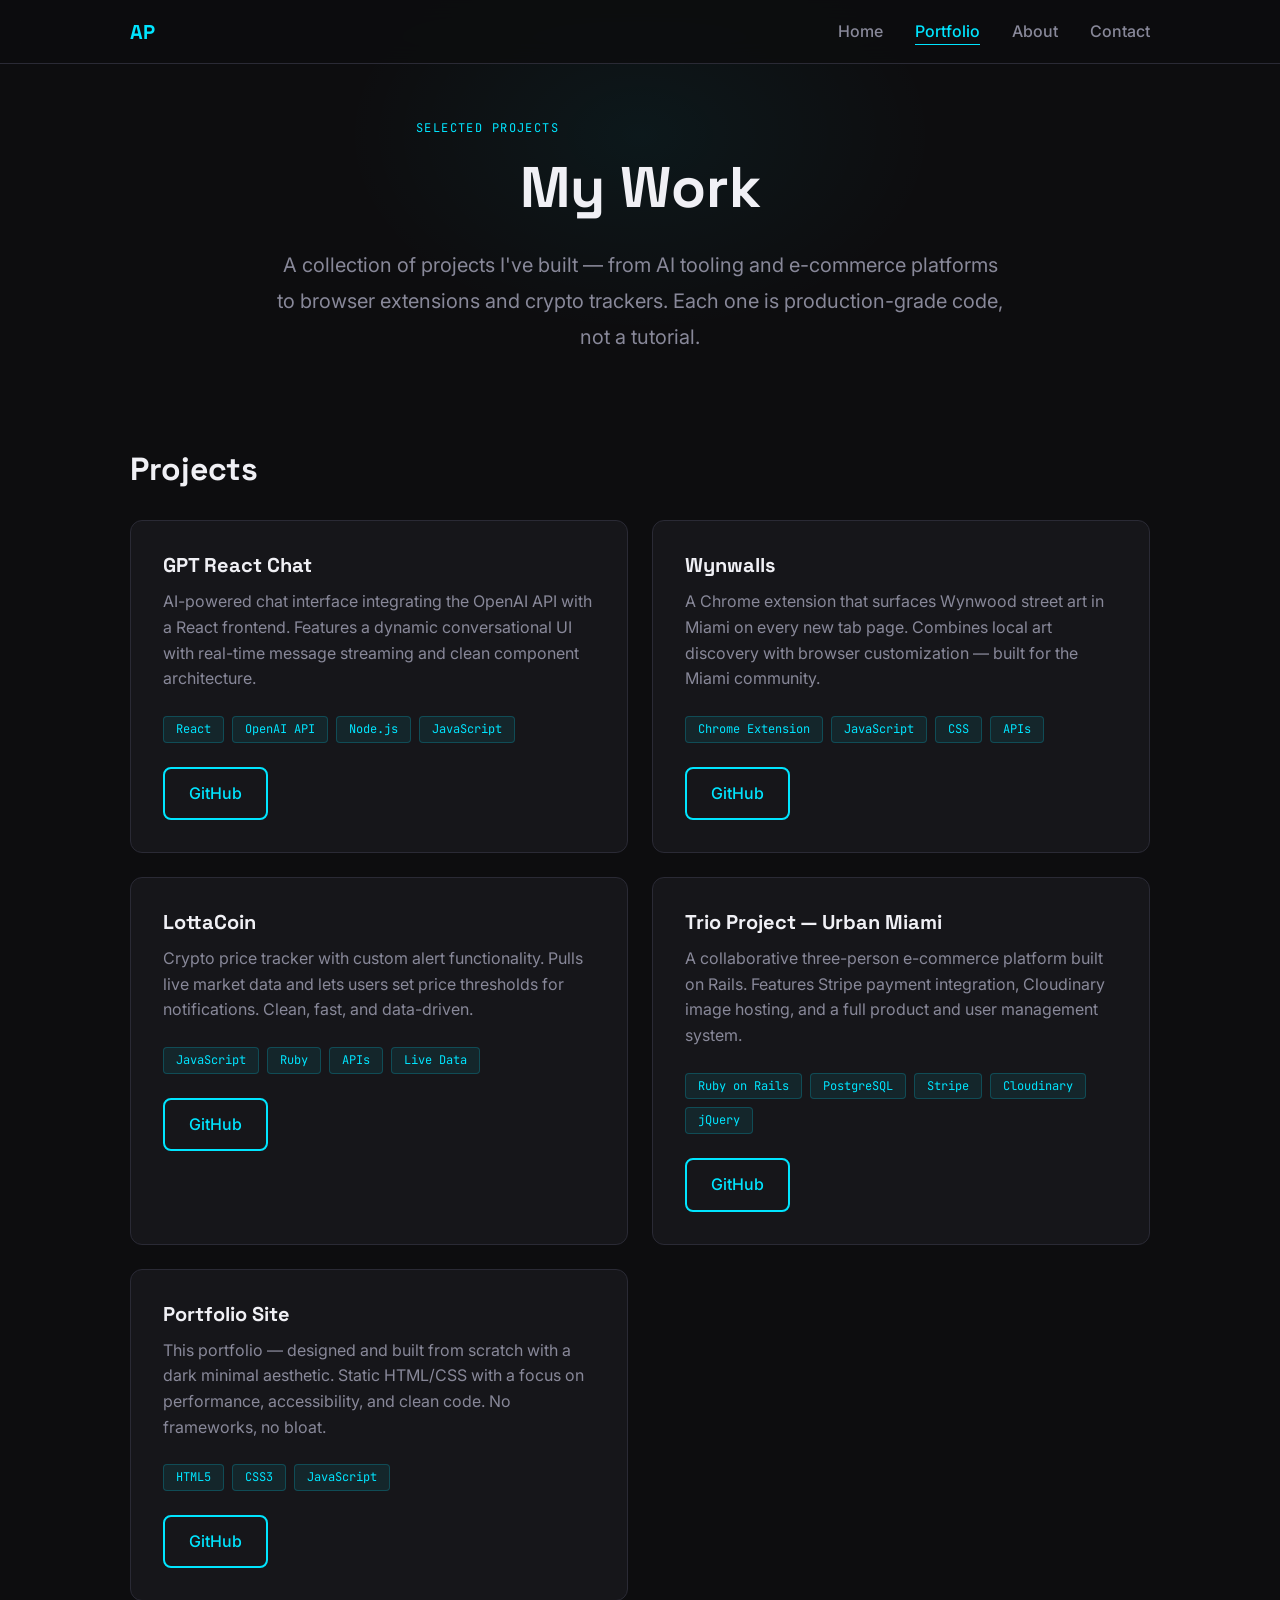
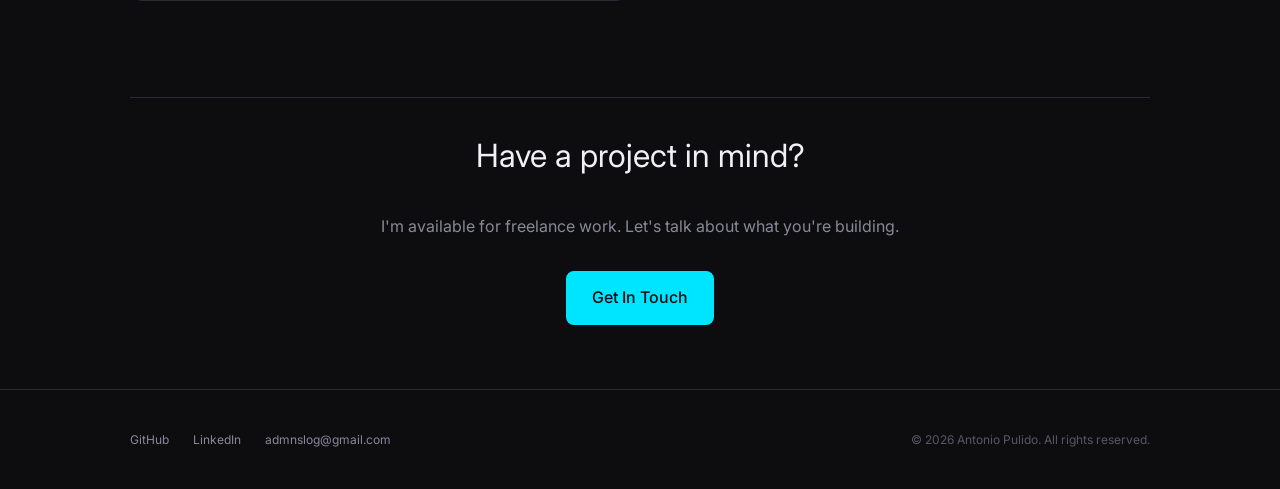
==== portfolio.html @ 5dacae77 "Initial portfolio site" ====
<!DOCTYPE html>
<html lang="en">
<head>
  <meta charset="UTF-8">
  <meta name="viewport" content="width=device-width, initial-scale=1.0">
  <title>Portfolio — Antonio Pulido</title>
  <meta name="description" content="Projects by Antonio Pulido — AI chat interfaces, Chrome extensions, e-commerce platforms, crypto trackers, and more. Full stack work in React, Rails, and JavaScript.">
  <link rel="icon" href="data:,">
  <link rel="preconnect" href="https://fonts.googleapis.com">
  <link rel="preconnect" href="https://fonts.gstatic.com" crossorigin>
  <link href="https://fonts.googleapis.com/css2?family=Space+Grotesk:wght@400;500;700&family=Inter:wght@400;500&family=JetBrains+Mono:wght@400;500&display=swap" rel="stylesheet">
  <link rel="stylesheet" href="style.css">
</head>
<body>

  <a href="#main" class="sr-only">Skip to main content</a>

  <!-- ===== NAVIGATION ===== -->
  <header>
    <nav class="nav" aria-label="Main navigation">
      <div class="container">
        <a href="index.html" class="nav-logo" aria-label="Antonio Pulido — Home">AP</a>
        <button class="nav-toggle" aria-label="Toggle navigation menu" aria-expanded="false" aria-controls="nav-links">
          <span></span>
          <span></span>
          <span></span>
        </button>
        <ul class="nav-links" id="nav-links" role="list">
          <li><a href="index.html">Home</a></li>
          <li><a href="portfolio.html" aria-current="page" class="active">Portfolio</a></li>
          <li><a href="about.html">About</a></li>
          <li><a href="contact.html">Contact</a></li>
        </ul>
      </div>
    </nav>
  </header>

  <main id="main">

    <!-- ===== PAGE HERO ===== -->
    <section class="hero hero--medium" id="portfolio">
      <div class="container">
        <div class="hero__content">
          <p class="hero__eyebrow">Selected Projects</p>
          <h1 class="hero__title">My Work</h1>
          <p class="hero__sub">A collection of projects I've built — from AI tooling and e-commerce platforms to browser extensions and crypto trackers. Each one is production-grade code, not a tutorial.</p>
        </div>
      </div>
    </section>

    <!-- ===== PROJECT GRID ===== -->
    <section class="section section--no-top" id="projects">
      <div class="container">
        <h2 class="section-heading">Projects</h2>
        <div class="project-grid">

          <!-- Project 1: GPT React Chat -->
          <article class="card" aria-label="GPT React Chat project">
            <h3 class="card__title">GPT React Chat</h3>
            <p class="card__description">AI-powered chat interface integrating the OpenAI API with a React frontend. Features a dynamic conversational UI with real-time message streaming and clean component architecture.</p>
            <div class="card__tags">
              <span class="tag">React</span>
              <span class="tag">OpenAI API</span>
              <span class="tag">Node.js</span>
              <span class="tag">JavaScript</span>
            </div>
            <div class="card__links">
              <!-- Replace with: https://github.com/apulido305/gpt-react-intercom when repo URL is confirmed -->
              <a href="https://github.com/apulido305" class="btn-secondary" target="_blank" rel="noopener noreferrer" aria-label="View GPT React Chat source code on GitHub">GitHub</a>
            </div>
          </article>

          <!-- Project 2: Wynwalls -->
          <article class="card" aria-label="Wynwalls Chrome extension project">
            <h3 class="card__title">Wynwalls</h3>
            <p class="card__description">A Chrome extension that surfaces Wynwood street art in Miami on every new tab page. Combines local art discovery with browser customization — built for the Miami community.</p>
            <div class="card__tags">
              <span class="tag">Chrome Extension</span>
              <span class="tag">JavaScript</span>
              <span class="tag">CSS</span>
              <span class="tag">APIs</span>
            </div>
            <div class="card__links">
              <!-- Replace with: https://github.com/apulido305/wynwalls when repo URL is confirmed -->
              <a href="https://github.com/apulido305" class="btn-secondary" target="_blank" rel="noopener noreferrer" aria-label="View Wynwalls source code on GitHub">GitHub</a>
            </div>
          </article>

          <!-- Project 3: LottaCoin -->
          <article class="card" aria-label="LottaCoin crypto tracker project">
            <h3 class="card__title">LottaCoin</h3>
            <p class="card__description">Crypto price tracker with custom alert functionality. Pulls live market data and lets users set price thresholds for notifications. Clean, fast, and data-driven.</p>
            <div class="card__tags">
              <span class="tag">JavaScript</span>
              <span class="tag">Ruby</span>
              <span class="tag">APIs</span>
              <span class="tag">Live Data</span>
            </div>
            <div class="card__links">
              <!-- Replace with: https://github.com/apulido305/LottaCoin when repo URL is confirmed -->
              <a href="https://github.com/apulido305" class="btn-secondary" target="_blank" rel="noopener noreferrer" aria-label="View LottaCoin source code on GitHub">GitHub</a>
            </div>
          </article>

          <!-- Project 4: Trio Project -->
          <article class="card" aria-label="Trio Project — Urban Miami e-commerce">
            <h3 class="card__title">Trio Project — Urban Miami</h3>
            <p class="card__description">A collaborative three-person e-commerce platform built on Rails. Features Stripe payment integration, Cloudinary image hosting, and a full product and user management system.</p>
            <div class="card__tags">
              <span class="tag">Ruby on Rails</span>
              <span class="tag">PostgreSQL</span>
              <span class="tag">Stripe</span>
              <span class="tag">Cloudinary</span>
              <span class="tag">jQuery</span>
            </div>
            <div class="card__links">
              <!-- Replace with: https://github.com/apulido305/trio-project when repo URL is confirmed -->
              <a href="https://github.com/apulido305" class="btn-secondary" target="_blank" rel="noopener noreferrer" aria-label="View Trio Project source code on GitHub">GitHub</a>
            </div>
          </article>

          <!-- Project 5: Portfolio Site -->
          <article class="card" aria-label="Portfolio site project">
            <h3 class="card__title">Portfolio Site</h3>
            <p class="card__description">This portfolio — designed and built from scratch with a dark minimal aesthetic. Static HTML/CSS with a focus on performance, accessibility, and clean code. No frameworks, no bloat.</p>
            <div class="card__tags">
              <span class="tag">HTML5</span>
              <span class="tag">CSS3</span>
              <span class="tag">JavaScript</span>
            </div>
            <div class="card__links">
              <!-- Replace with: https://github.com/apulido305/portfolio-site when repo URL is confirmed -->
              <a href="https://github.com/apulido305" class="btn-secondary" target="_blank" rel="noopener noreferrer" aria-label="View Portfolio Site source code on GitHub">GitHub</a>
            </div>
          </article>

        </div>
      </div>
    </section>

    <!-- ===== CTA ===== -->
    <section class="section section--no-top section--centered" aria-label="Contact call to action">
      <div class="container">
        <div class="divider"></div>
        <p class="section-heading heading--spaced">Have a project in mind?</p>
        <p class="cta-text">I'm available for freelance work. Let's talk about what you're building.</p>
        <a href="contact.html" class="btn-primary">Get In Touch</a>
      </div>
    </section>

  </main>

  <!-- ===== FOOTER ===== -->
  <footer class="footer">
    <div class="container">
      <nav class="footer__links" aria-label="Footer links">
        <a href="https://github.com/apulido305" target="_blank" rel="noopener noreferrer">GitHub</a>
        <a href="https://www.linkedin.com/in/apulido305" target="_blank" rel="noopener noreferrer">LinkedIn</a>
        <a href="mailto:admnslog@gmail.com">admnslog@gmail.com</a>
      </nav>
      <p class="footer__copy">&copy; <span id="year"></span> Antonio Pulido. All rights reserved.</p>
    </div>
  </footer>

  <script src="main.js"></script>
</body>
</html>
---- style.css ----
/*
 * style.css — apulido305 Portfolio
 * Client: Antonio Pulido
 * Theme: Dark, Minimal
 * Generated: 2026-04-01
 *
 * Sections:
 *   TOKENS · RESET · BASE · LAYOUT · NAVIGATION · HERO
 *   CARDS · FORMS · FOOTER · UTILITIES · RESPONSIVE
 */


/* ============================================================
   === TOKENS ===
   All design decisions live here. Change here, change everywhere.
   ============================================================ */

:root {

  /* --- Colours --- */
  --color-bg:             #0D0D0F;
  --color-surface:        #16161A;
  --color-surface-raised: #1E1E24;
  --color-primary:        #00E5FF;
  --color-primary-hover:  #33ECFF;
  --color-text:           #F0F0F5;
  --color-text-muted:     #888899;
  --color-border:         #2A2A35;

  /* --- Typography --- */
  --font-heading:  'Space Grotesk', sans-serif;
  --font-body:     'Inter', sans-serif;
  --font-mono:     'JetBrains Mono', monospace;

  --text-sm:   0.75rem;   /* 12px */
  --text-base: 1rem;      /* 16px */
  --text-lg:   1.125rem;  /* 18px */
  --text-xl:   1.25rem;   /* 20px */
  --text-2xl:  1.5rem;    /* 24px */
  --text-3xl:  2rem;      /* 32px */
  --text-4xl:  2.75rem;   /* 44px */

  --line-height-tight:   1.2;
  --line-height-normal:  1.6;
  --line-height-relaxed: 1.8;

  /* --- Spacing (4px base unit) --- */
  --space-1:  0.25rem;  /*  4px */
  --space-2:  0.5rem;   /*  8px */
  --space-3:  0.75rem;  /* 12px */
  --space-4:  1rem;     /* 16px */
  --space-5:  1.25rem;  /* 20px */
  --space-6:  1.5rem;   /* 24px */
  --space-8:  2rem;     /* 32px */
  --space-10: 2.5rem;   /* 40px */
  --space-12: 3rem;     /* 48px */
  --space-16: 4rem;     /* 64px */

  /* --- Layout --- */
  --container-max: 1100px;
  --nav-height: 64px;

  /* --- Misc --- */
  --radius-sm:  4px;
  --radius-md:  8px;
  --radius-lg:  12px;
  --transition: all 0.2s ease;
}


/* ============================================================
   === RESET ===
   ============================================================ */

*,
*::before,
*::after {
  box-sizing: border-box;
  margin: 0;
  padding: 0;
}

html {
  scroll-behavior: smooth;
  font-size: 16px;
  -webkit-text-size-adjust: 100%;
}

body {
  background-color: var(--color-bg);
  color: var(--color-text);
  font-family: var(--font-body);
  font-size: var(--text-base);
  line-height: var(--line-height-normal);
  min-height: 100vh;
  -webkit-font-smoothing: antialiased;
  -moz-osx-font-smoothing: grayscale;
}

img,
video {
  display: block;
  max-width: 100%;
  height: auto;
}

ul,
ol {
  list-style: none;
}

button,
input,
textarea,
select {
  font: inherit;
}

a {
  color: inherit;
  text-decoration: none;
}


/* ============================================================
   === BASE ===
   Headings, paragraphs, links, and baseline type styles.
   ============================================================ */

/* --- Headings --- */
h1, h2, h3, h4 {
  font-family: var(--font-heading);
  line-height: var(--line-height-tight);
  font-weight: 700;
  color: var(--color-text);
}

h1 { font-size: var(--text-4xl); }
h2 { font-size: var(--text-3xl); }
h3 { font-size: var(--text-2xl); }
h4 { font-size: var(--text-xl);  }

/* --- Paragraphs --- */
p {
  font-size: var(--text-base);
  line-height: var(--line-height-normal);
  color: var(--color-text);
  max-width: 65ch;
}

/* --- Inline links --- */
a.link,
p a {
  color: var(--color-primary);
  text-underline-offset: 3px;
  transition: var(--transition);
}

a.link:hover,
p a:hover {
  color: var(--color-primary-hover);
  text-decoration: underline;
}

/* --- Code / pre --- */
code,
pre {
  font-family: var(--font-mono);
  font-size: var(--text-sm);
}


/* ============================================================
   === LAYOUT ===
   Container and general section wrapper.
   ============================================================ */

.container {
  width: 100%;
  max-width: var(--container-max);
  margin-inline: auto;
  padding-inline: var(--space-4);
}

.section {
  padding-block: var(--space-16);
}

.section__header {
  margin-bottom: var(--space-10);
}

.section__title {
  font-size: var(--text-3xl);
  margin-bottom: var(--space-3);
}

.section__subtitle {
  font-size: var(--text-lg);
  color: var(--color-text-muted);
  line-height: var(--line-height-normal);
}

/* --- Buttons --- */
.btn-primary,
.btn-secondary {
  display: inline-flex;
  align-items: center;
  gap: var(--space-2);
  padding: var(--space-3) var(--space-6);
  border-radius: var(--radius-md);
  font-family: var(--font-body);
  font-size: var(--text-base);
  font-weight: 500;
  cursor: pointer;
  border: 2px solid transparent;
  transition: var(--transition);
  white-space: nowrap;
  text-decoration: none;
}

.btn-primary {
  background-color: var(--color-primary);
  color: var(--color-bg);
  border-color: var(--color-primary);
}

.btn-primary:hover,
.btn-primary:focus-visible {
  background-color: var(--color-primary-hover);
  border-color: var(--color-primary-hover);
  transform: translateY(-1px);
  box-shadow: 0 4px 20px rgba(0, 229, 255, 0.25);
}

.btn-secondary {
  background-color: transparent;
  color: var(--color-primary);
  border-color: var(--color-primary);
}

.btn-secondary:hover,
.btn-secondary:focus-visible {
  background-color: rgba(0, 229, 255, 0.08);
  border-color: var(--color-primary-hover);
  color: var(--color-primary-hover);
  transform: translateY(-1px);
}

/* Focus outline for accessibility */
.btn-primary:focus-visible,
.btn-secondary:focus-visible {
  outline: 2px solid var(--color-primary);
  outline-offset: 3px;
}


/* ============================================================
   === NAVIGATION ===
   Fixed top bar with glass effect.
   ============================================================ */

.nav {
  position: fixed;
  top: 0;
  left: 0;
  right: 0;
  z-index: 100;
  height: var(--nav-height);
  background-color: rgba(13, 13, 15, 0.85);
  backdrop-filter: blur(12px);
  -webkit-backdrop-filter: blur(12px);
  border-bottom: 1px solid var(--color-border);
  display: flex;
  align-items: center;
}

.nav .container {
  display: flex;
  align-items: center;
  justify-content: space-between;
  width: 100%;
}

.nav-logo {
  font-family: var(--font-heading);
  font-size: var(--text-xl);
  font-weight: 700;
  color: var(--color-primary);
  letter-spacing: -0.02em;
  transition: var(--transition);
  text-decoration: none;
}

.nav-logo:hover {
  color: var(--color-primary-hover);
}

.nav-links {
  display: flex;
  align-items: center;
  gap: var(--space-8);
}

.nav-links a {
  font-family: var(--font-body);
  font-size: var(--text-base);
  font-weight: 500;
  color: var(--color-text-muted);
  text-decoration: none;
  position: relative;
  padding-bottom: 2px;
  transition: var(--transition);
}

/* Animated underline on hover */
.nav-links a::after {
  content: '';
  position: absolute;
  bottom: -2px;
  left: 0;
  width: 0;
  height: 1px;
  background-color: var(--color-primary);
  transition: width 0.2s ease;
}

.nav-links a:hover {
  color: var(--color-text);
}

.nav-links a:hover::after,
.nav-links a.active::after {
  width: 100%;
}

.nav-links a.active {
  color: var(--color-primary);
}

/* Hamburger (hidden by default, shown on mobile via responsive) */
.nav-toggle {
  display: none;
  flex-direction: column;
  gap: 5px;
  background: none;
  border: none;
  cursor: pointer;
  padding: var(--space-2);
}

.nav-toggle span {
  display: block;
  width: 22px;
  height: 2px;
  background-color: var(--color-text);
  border-radius: 2px;
  transition: var(--transition);
}


/* ============================================================
   === HERO ===
   Full-height landing section with optional radial glow.
   ============================================================ */

.hero {
  min-height: 100vh;
  display: flex;
  align-items: center;
  justify-content: center;
  padding-top: var(--nav-height);
  position: relative;
  overflow: hidden;
  text-align: center;
}

/* Subtle radial glow behind headline — accent used sparingly */
.hero::before {
  content: '';
  position: absolute;
  top: 30%;
  left: 50%;
  transform: translate(-50%, -50%);
  width: 600px;
  height: 400px;
  background: radial-gradient(ellipse at center, rgba(0, 229, 255, 0.05) 0%, transparent 70%);
  pointer-events: none;
  z-index: 0;
}

.hero__content {
  position: relative;
  z-index: 1;
  max-width: 760px;
  margin-inline: auto;
}

.hero__eyebrow {
  font-family: var(--font-mono);
  font-size: var(--text-sm);
  color: var(--color-primary);
  letter-spacing: 0.12em;
  text-transform: uppercase;
  margin-bottom: var(--space-4);
}

.hero__title {
  font-size: var(--text-4xl);
  font-weight: 700;
  line-height: var(--line-height-tight);
  color: var(--color-text);
  margin-bottom: var(--space-6);
}

.hero__sub {
  font-size: var(--text-lg);
  line-height: var(--line-height-relaxed);
  color: var(--color-text-muted);
  max-width: 56ch;
  margin-inline: auto;
  margin-bottom: var(--space-10);
}

.hero__tagline {
  font-family: var(--font-mono);
  font-size: var(--text-sm);
  color: var(--color-text-muted);
  margin-bottom: var(--space-8);
  font-style: italic;
}

.hero__actions {
  display: flex;
  align-items: center;
  justify-content: center;
  gap: var(--space-4);
  flex-wrap: wrap;
}


/* ============================================================
   === ABOUT ===
   Profile photo placeholder and about-page layout helpers.
   ============================================================ */

/* CSS-only profile photo placeholder — replace div with <img> when photo is available */
.profile-photo {
  width: 100%;
  aspect-ratio: 4/5;
  border-radius: var(--radius-lg);
  border: 2px dashed var(--color-primary);
  background-color: var(--color-surface);
  display: flex;
  align-items: center;
  justify-content: center;
}

/* Section / layout modifiers */
.hero--short       { min-height: 45vh; }
.hero--medium      { min-height: 50vh; }
.hero--compact     { min-height: 40vh; }
.section--no-top   { padding-top: 0; }
.section--surface  { background-color: var(--color-surface); }
.section--centered { text-align: center; }

/* Heading spacing helpers */
.heading--spaced { margin-bottom: var(--space-6); }

/* Bio paragraph spacing */
.bio-text {
  line-height: var(--line-height-relaxed);
  margin-bottom: var(--space-6);
}

.bio-text--muted {
  line-height: var(--line-height-relaxed);
  margin-bottom: var(--space-6);
  font-style: italic;
  color: var(--color-text-muted);
}

/* Skills section top padding override */
.section--skills-top { padding-top: var(--space-16); }

/* CTA paragraph */
.cta-text {
  color: var(--color-text-muted);
  margin-inline: auto;
  margin-bottom: var(--space-8);
}

/* Section heading above project grid */
.section-heading {
  font-size: var(--text-3xl);
  margin-bottom: var(--space-8);
}

/* Index page: tech stack tag strip */
.tag-strip {
  display: flex;
  flex-wrap: wrap;
  gap: var(--space-3);
  justify-content: center;
}

/* Index page: section header centred variant */
.section__header--centered {
  text-align: center;
}

.section__header--centered .section__subtitle {
  margin-inline: auto;
}

/* Index page: "see all" CTA row */
.cta-row {
  margin-top: var(--space-10);
  text-align: center;
}

/* Contact page: availability card */
.availability-card {
  padding: var(--space-5);
  border: 1px solid var(--color-border);
  border-radius: var(--radius-md);
  background-color: var(--color-surface);
}

.availability-card__label {
  font-family: var(--font-mono);
  font-size: var(--text-sm);
  color: var(--color-primary);
  margin-bottom: var(--space-2);
}

.availability-card__text {
  font-size: var(--text-base);
  color: var(--color-text-muted);
}

/* Contact page: full-width submit button */
.btn-primary--full {
  width: 100%;
  justify-content: center;
}


/* ============================================================
   === CARDS ===
   Project cards and general surface panels.
   ============================================================ */

.project-grid {
  display: grid;
  grid-template-columns: 1fr;
  gap: var(--space-6);
}

.card {
  background-color: var(--color-surface);
  border: 1px solid var(--color-border);
  border-radius: var(--radius-lg);
  padding: var(--space-8);
  transition: var(--transition);
  position: relative;
  overflow: hidden;
}

/* Accent top border appears on hover */
.card::before {
  content: '';
  position: absolute;
  top: 0;
  left: 0;
  right: 0;
  height: 2px;
  background-color: var(--color-primary);
  opacity: 0;
  transition: opacity 0.2s ease;
}

.card:hover {
  background-color: var(--color-surface-raised);
  border-color: rgba(0, 229, 255, 0.2);
  transform: translateY(-3px);
  box-shadow: 0 8px 32px rgba(0, 0, 0, 0.4);
}

.card:hover::before {
  opacity: 1;
}

.card__title {
  font-family: var(--font-heading);
  font-size: var(--text-xl);
  font-weight: 700;
  color: var(--color-text);
  margin-bottom: var(--space-3);
}

.card__description {
  font-size: var(--text-base);
  color: var(--color-text-muted);
  line-height: var(--line-height-normal);
  margin-bottom: var(--space-6);
  max-width: none;
}

.card__tags {
  display: flex;
  flex-wrap: wrap;
  gap: var(--space-2);
  margin-bottom: var(--space-6);
}

.card__links {
  display: flex;
  gap: var(--space-3);
  flex-wrap: wrap;
}

/* --- Tag / pill component --- */
.tag {
  display: inline-block;
  font-family: var(--font-mono);
  font-size: var(--text-sm);
  font-weight: 400;
  color: var(--color-primary);
  background-color: rgba(0, 229, 255, 0.08);
  border: 1px solid rgba(0, 229, 255, 0.2);
  border-radius: var(--radius-sm);
  padding: var(--space-1) var(--space-3);
  line-height: 1.4;
  white-space: nowrap;
}


/* ============================================================
   === FORMS ===
   Contact form — stacked layout, dark surface inputs.
   ============================================================ */

.contact-form {
  display: flex;
  flex-direction: column;
  gap: var(--space-6);
  max-width: 560px;
}

.form-group {
  display: flex;
  flex-direction: column;
  gap: var(--space-2);
}

.form-group label {
  font-family: var(--font-body);
  font-size: var(--text-sm);
  font-weight: 500;
  color: var(--color-text-muted);
  letter-spacing: 0.04em;
  text-transform: uppercase;
}

input[type="text"],
input[type="email"],
input[type="tel"],
textarea {
  width: 100%;
  background-color: var(--color-surface);
  color: var(--color-text);
  border: 1px solid var(--color-border);
  border-radius: var(--radius-md);
  padding: var(--space-3) var(--space-4);
  font-family: var(--font-body);
  font-size: var(--text-base);
  line-height: var(--line-height-normal);
  transition: var(--transition);
  outline: none;
  -webkit-appearance: none;
}

input[type="text"]::placeholder,
input[type="email"]::placeholder,
input[type="tel"]::placeholder,
textarea::placeholder {
  color: var(--color-text-muted);
  opacity: 0.6;
}

input[type="text"]:hover,
input[type="email"]:hover,
input[type="tel"]:hover,
textarea:hover {
  border-color: rgba(0, 229, 255, 0.3);
}

input[type="text"]:focus,
input[type="email"]:focus,
input[type="tel"]:focus,
textarea:focus {
  border-color: var(--color-primary);
  background-color: var(--color-surface-raised);
  box-shadow: 0 0 0 3px rgba(0, 229, 255, 0.1);
}

textarea {
  min-height: 140px;
  resize: vertical;
}

/* Form status messages */
.form-success,
.form-error {
  font-size: var(--text-sm);
  padding: var(--space-3) var(--space-4);
  border-radius: var(--radius-md);
  display: none;
}

.form-success {
  color: #4ade80;
  background-color: rgba(74, 222, 128, 0.08);
  border: 1px solid rgba(74, 222, 128, 0.2);
}

.form-error {
  color: #f87171;
  background-color: rgba(248, 113, 113, 0.08);
  border: 1px solid rgba(248, 113, 113, 0.2);
}


/* ============================================================
   === FOOTER ===
   Minimal centered footer with muted text.
   ============================================================ */

.footer {
  padding-block: var(--space-10);
  border-top: 1px solid var(--color-border);
  text-align: center;
}

.footer .container {
  display: flex;
  flex-direction: column;
  align-items: center;
  gap: var(--space-4);
}

.footer__links {
  display: flex;
  align-items: center;
  gap: var(--space-6);
  flex-wrap: wrap;
  justify-content: center;
}

.footer__links a {
  font-size: var(--text-sm);
  color: var(--color-text-muted);
  text-decoration: none;
  transition: var(--transition);
}

.footer__links a:hover {
  color: var(--color-primary);
}

.footer__copy {
  font-size: var(--text-sm);
  color: var(--color-text-muted);
  opacity: 0.6;
}


/* ============================================================
   === UTILITIES ===
   Small helper classes for common patterns.
   ============================================================ */

/* Text colour helpers */
.text-accent  { color: var(--color-primary); }
.text-muted   { color: var(--color-text-muted); }
.text-mono    { font-family: var(--font-mono); }

/* Display helpers */
.flex         { display: flex; }
.flex-center  { display: flex; align-items: center; justify-content: center; }
.gap-sm       { gap: var(--space-2); }
.gap-md       { gap: var(--space-4); }
.gap-lg       { gap: var(--space-6); }

/* Spacing helpers */
.mt-sm        { margin-top: var(--space-2); }
.mt-md        { margin-top: var(--space-4); }
.mt-lg        { margin-top: var(--space-8); }
.mb-sm        { margin-bottom: var(--space-2); }
.mb-md        { margin-bottom: var(--space-4); }
.mb-lg        { margin-bottom: var(--space-8); }

/* Divider */
.divider {
  width: 100%;
  height: 1px;
  background-color: var(--color-border);
  margin-block: var(--space-8);
}

/* Visually hidden (for screen readers) */
.sr-only {
  position: absolute;
  width: 1px;
  height: 1px;
  padding: 0;
  margin: -1px;
  overflow: hidden;
  clip: rect(0, 0, 0, 0);
  white-space: nowrap;
  border: 0;
}

/* Scroll padding so fixed nav doesn't cover anchor targets */
[id] {
  scroll-margin-top: calc(var(--nav-height) + var(--space-4));
}


/* ============================================================
   === RESPONSIVE ===
   Mobile-first breakpoints: 480px · 768px · 1024px
   ============================================================ */

/* --- 480px: Small phones --- */
@media (min-width: 480px) {
  h1,
  .hero__title {
    font-size: calc(var(--text-4xl) * 1.05);
  }
}

/* --- 768px: Tablets --- */
@media (min-width: 768px) {
  .container {
    padding-inline: var(--space-8);
  }

  .project-grid {
    grid-template-columns: repeat(2, 1fr);
  }

  .hero__title {
    font-size: calc(var(--text-4xl) * 1.15);
  }

  .hero__sub {
    font-size: var(--text-xl);
  }

  .footer .container {
    flex-direction: row;
    justify-content: space-between;
  }
}

/* --- 1024px: Desktop --- */
@media (min-width: 1024px) {
  .container {
    padding-inline: var(--space-10);
  }

  .hero__title {
    font-size: calc(var(--text-4xl) * 1.3);
  }
}

/* --- Mobile nav: collapse below 768px --- */
@media (max-width: 767px) {
  .nav-toggle {
    display: flex;
  }

  .nav-links {
    display: none;
    position: absolute;
    top: var(--nav-height);
    left: 0;
    right: 0;
    flex-direction: column;
    background-color: rgba(13, 13, 15, 0.97);
    border-bottom: 1px solid var(--color-border);
    padding: var(--space-6);
    gap: var(--space-5);
    align-items: flex-start;
  }

  /* JS adds .is-open to .nav-links to reveal mobile menu */
  .nav-links.is-open {
    display: flex;
  }

  .nav-links a {
    font-size: var(--text-lg);
  }

  .hero {
    text-align: left;
    align-items: flex-start;
    padding-top: calc(var(--nav-height) + var(--space-12));
  }

  .hero__content {
    text-align: left;
  }

  .hero__sub {
    margin-inline: 0;
  }

  .hero__actions {
    justify-content: flex-start;
  }

  .section {
    padding-block: var(--space-12);
  }
}
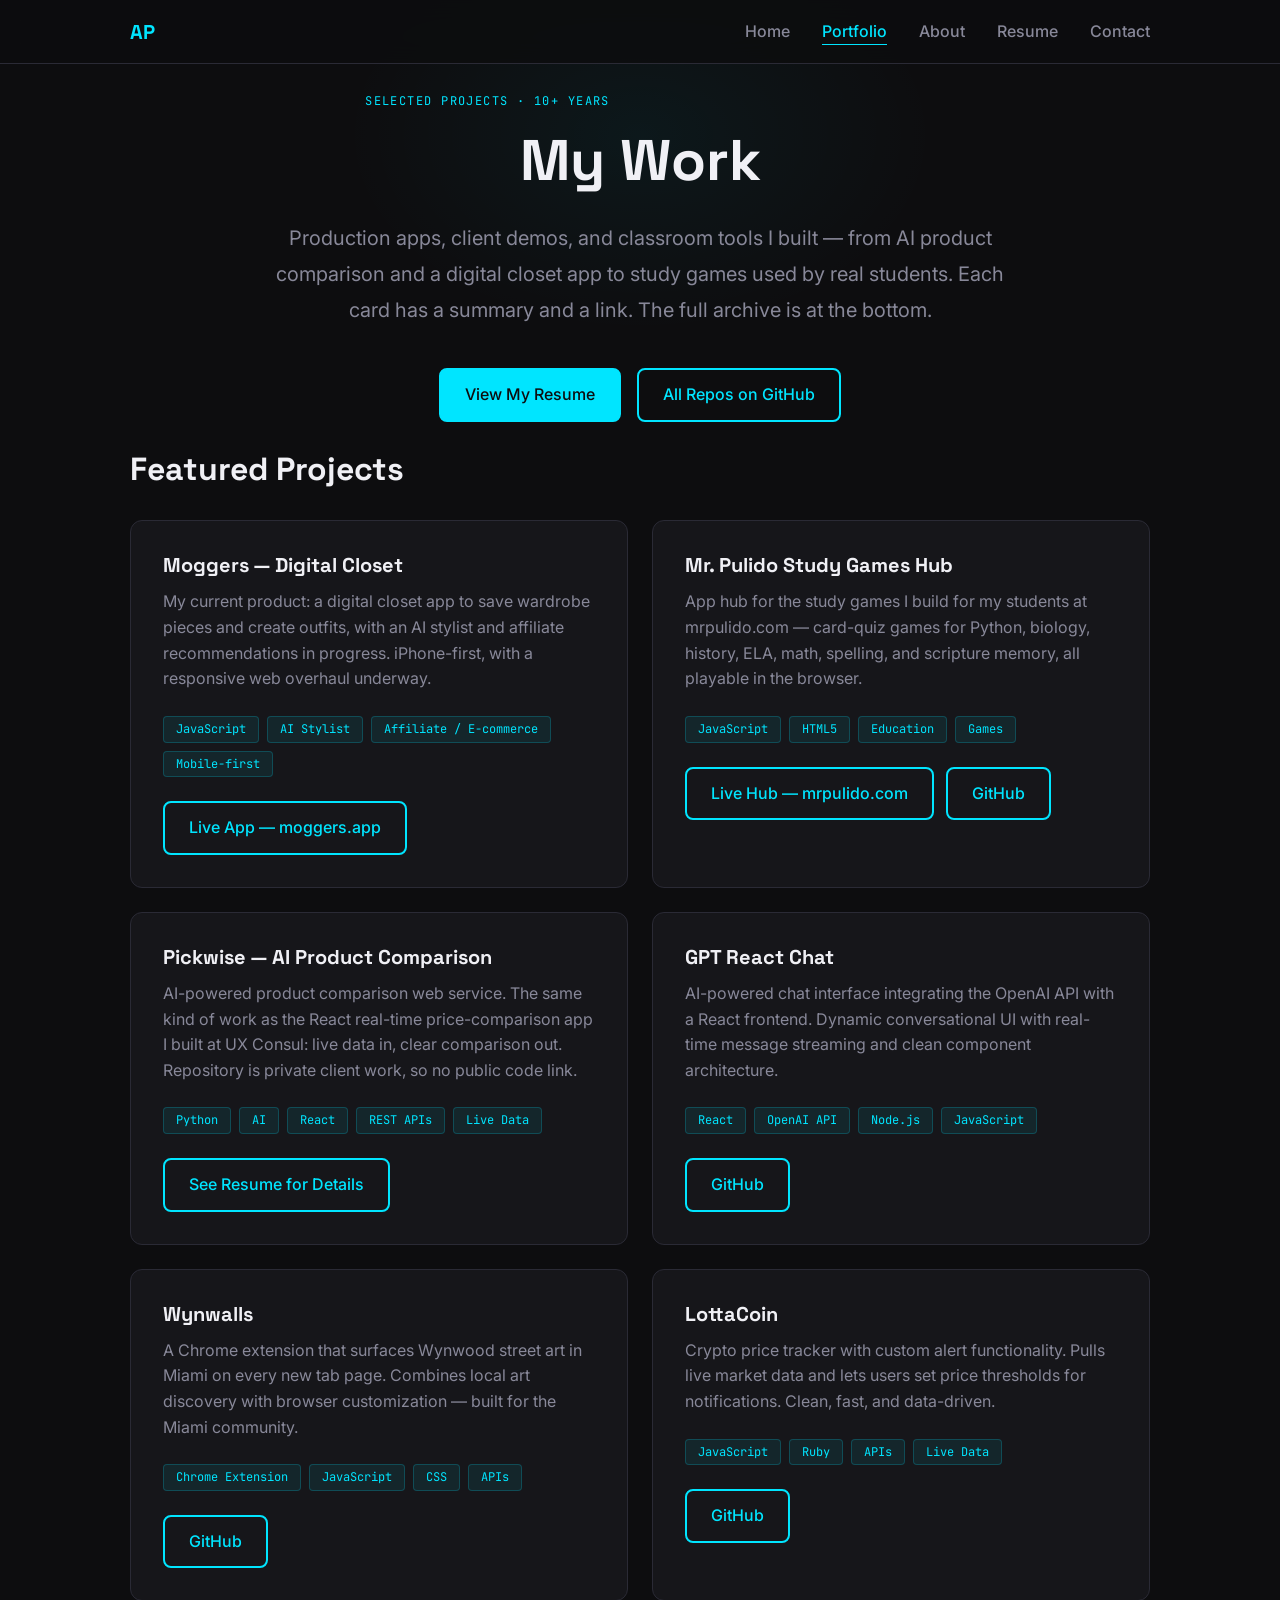
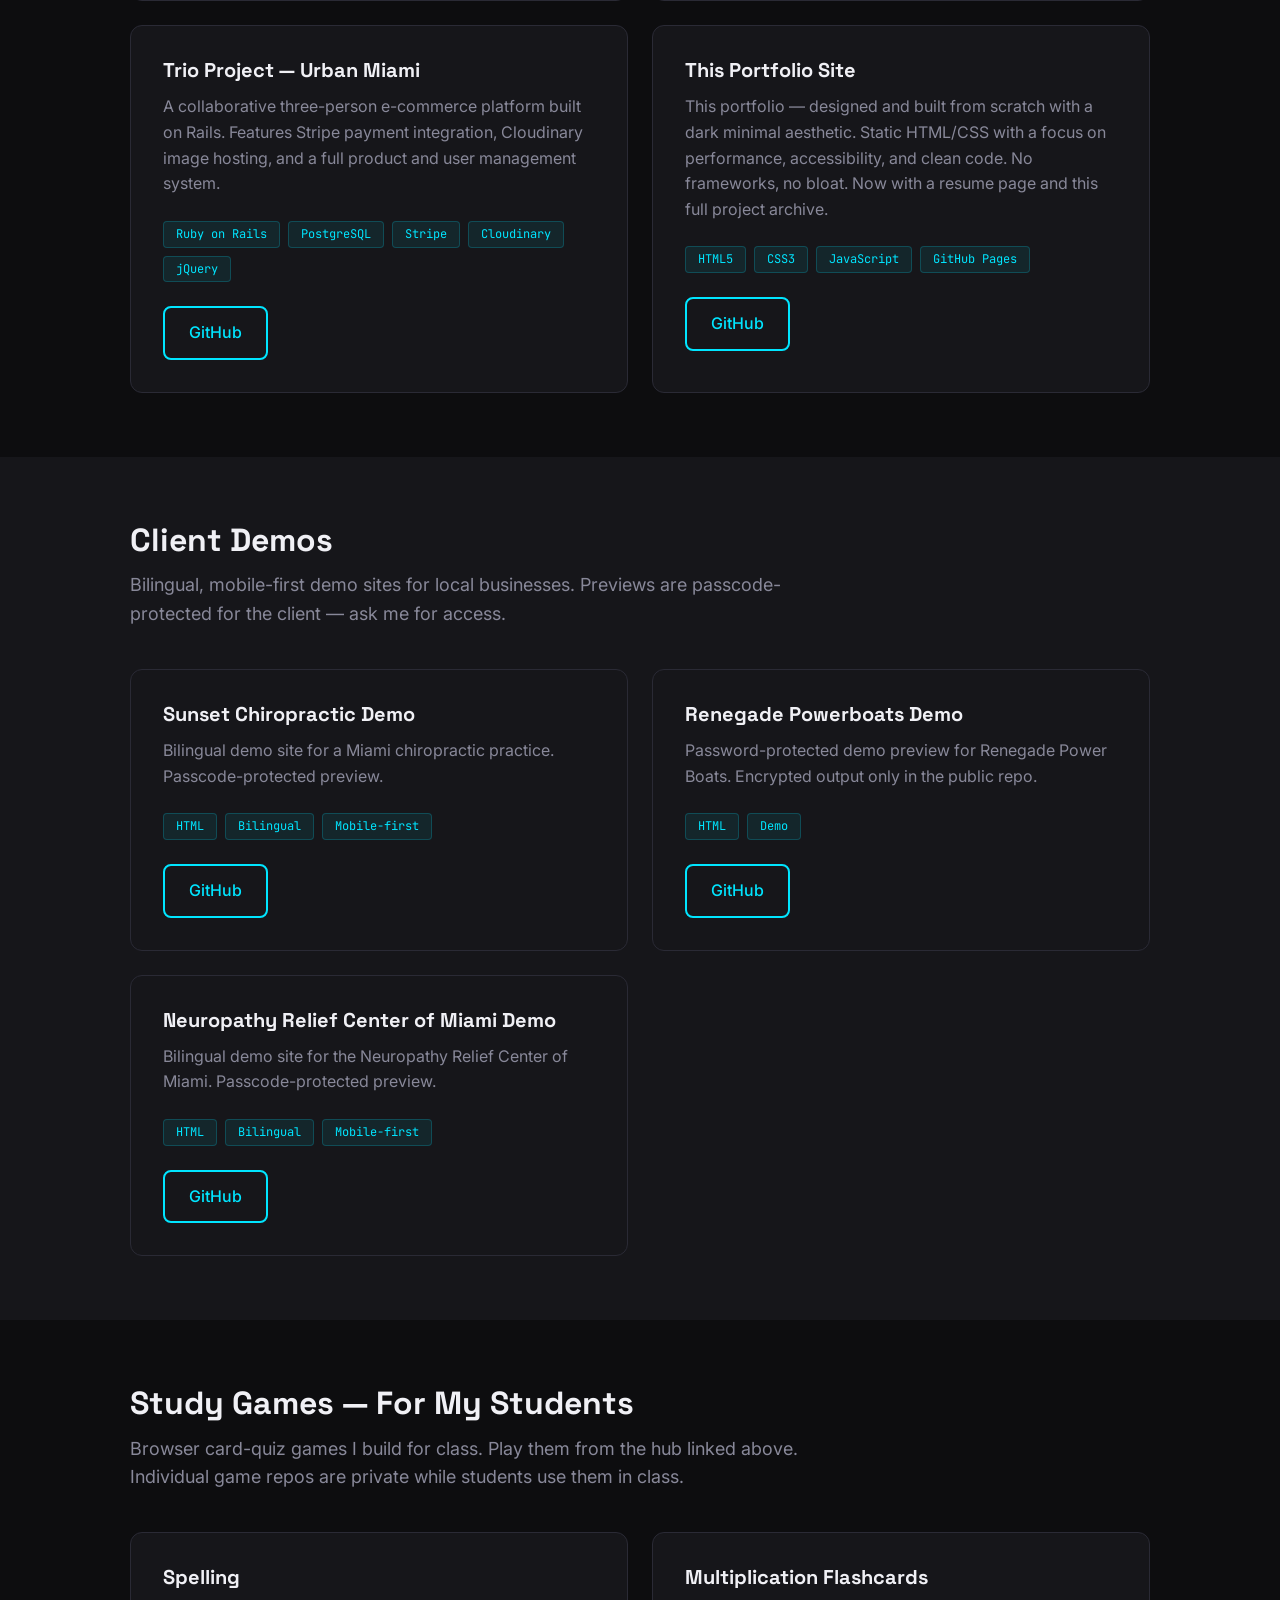
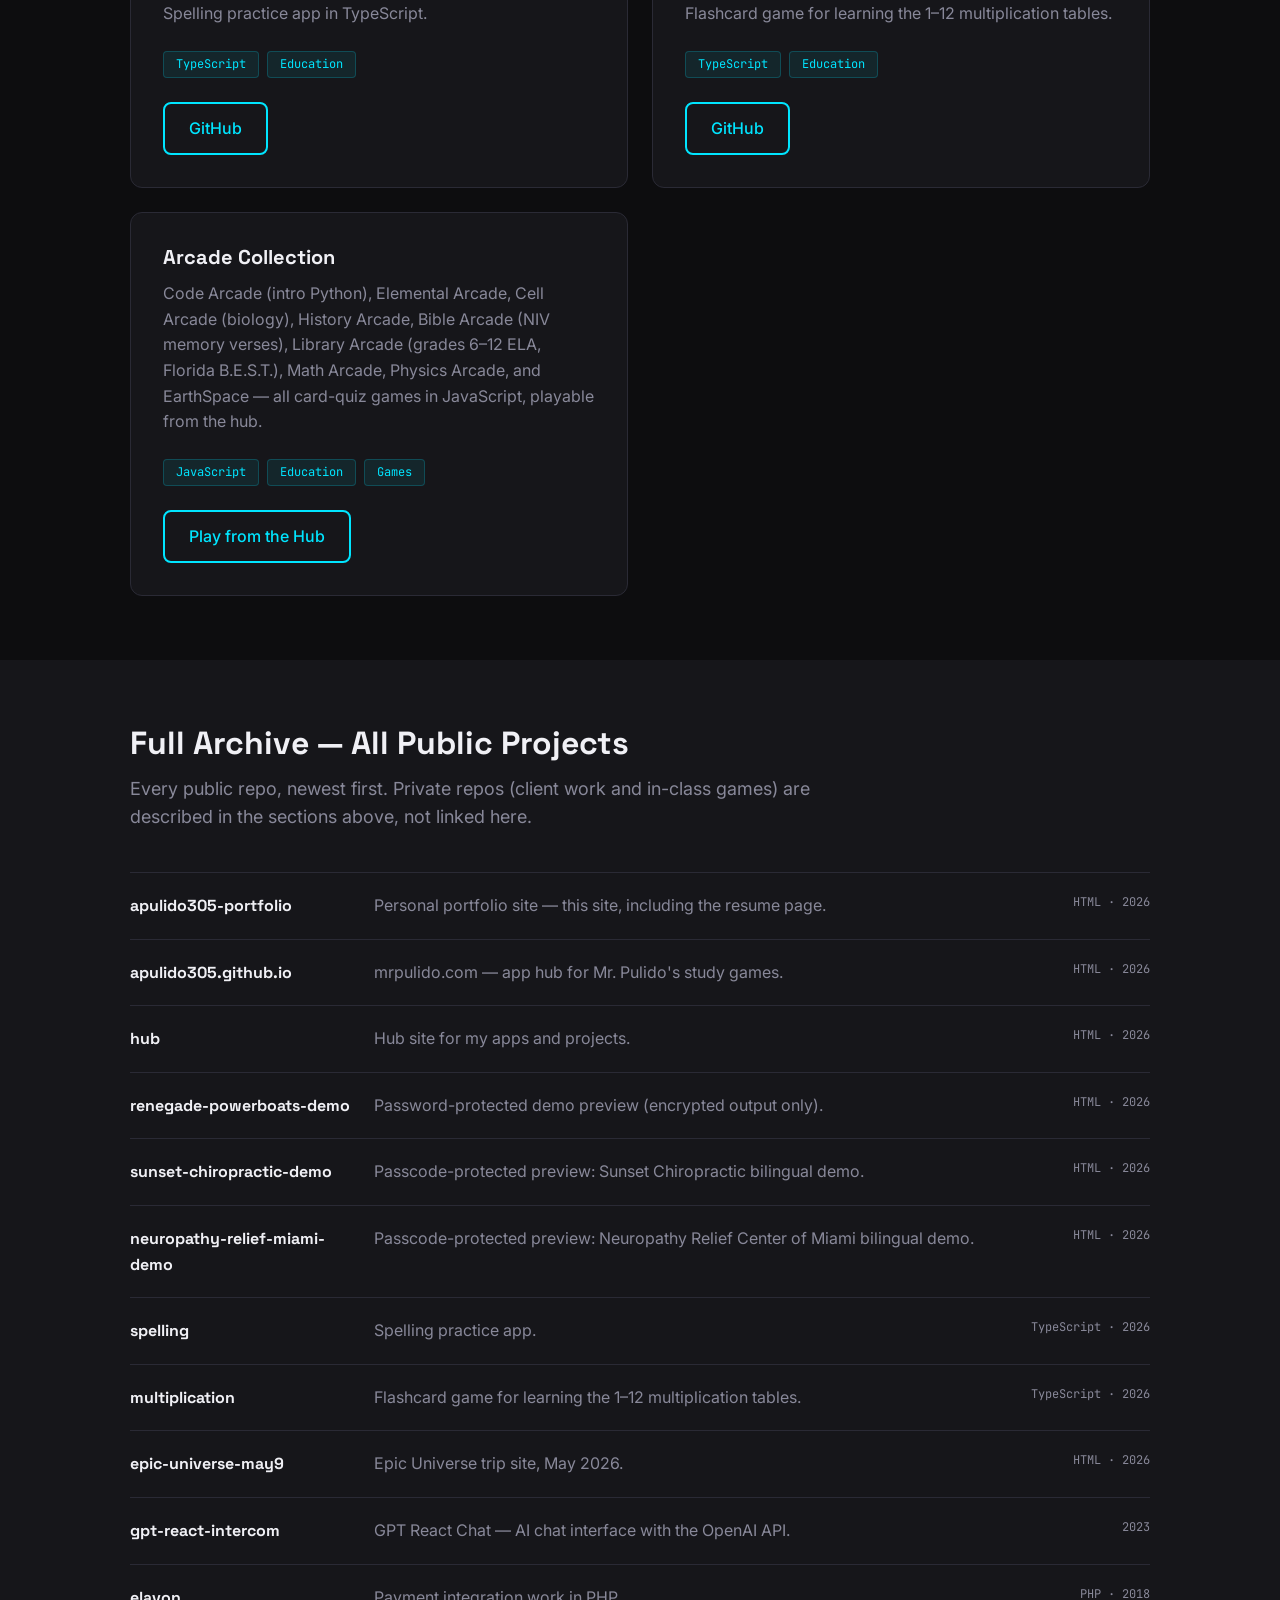
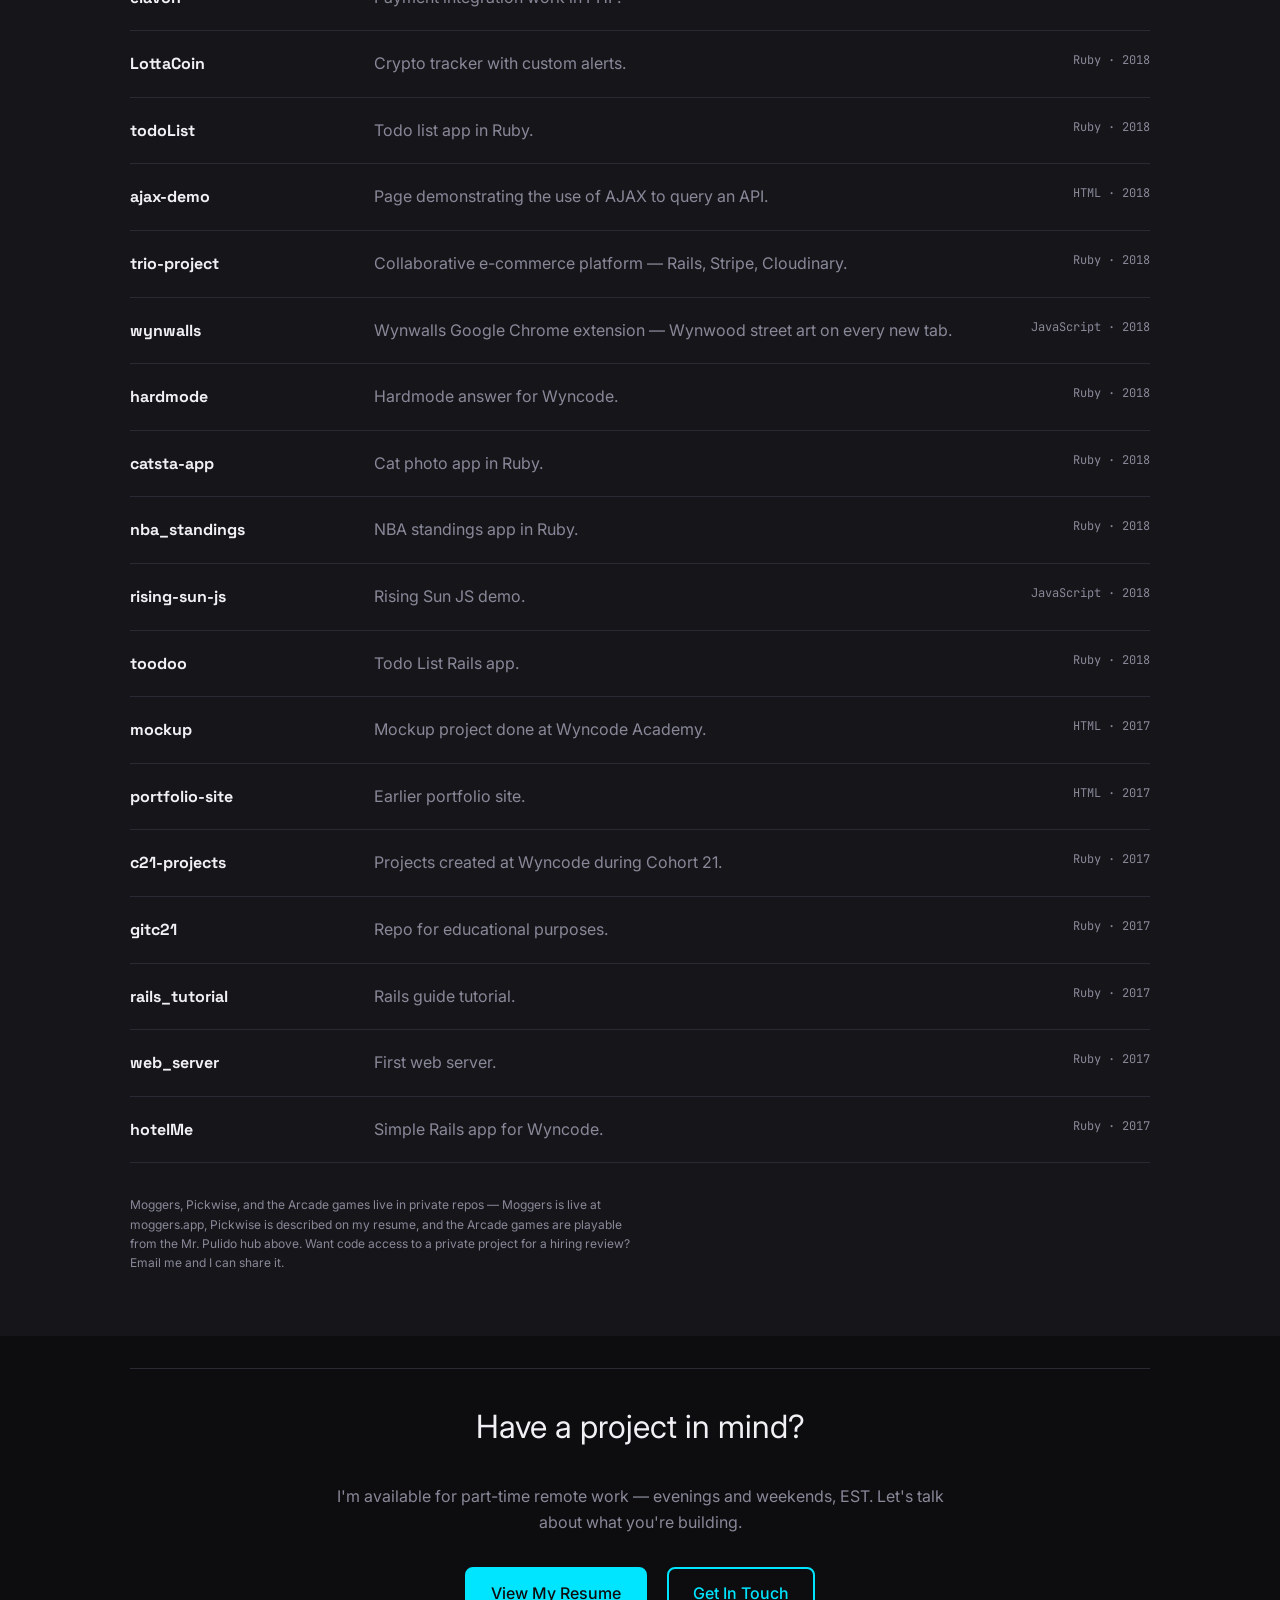
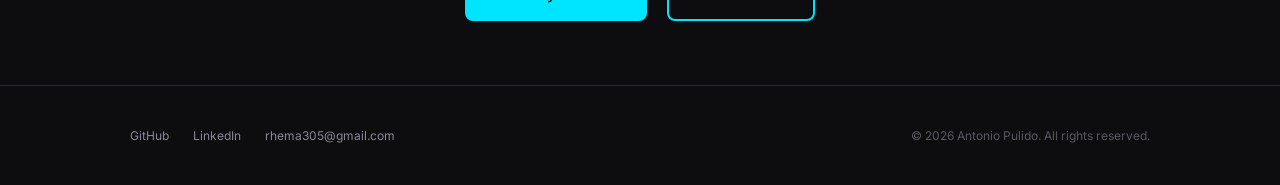
==== commit e1f707b8: "Rebuild portfolio page with summaries and links for all projects, client demos, study games, and ful" ====
--- a/portfolio.html
+++ b/portfolio.html
@@ -3,32 +3,41 @@
 <head>
   <meta charset="UTF-8">
   <meta name="viewport" content="width=device-width, initial-scale=1.0">
-  <title>Portfolio — Antonio Pulido</title>
-  <meta name="description" content="Projects by Antonio Pulido — AI chat interfaces, Chrome extensions, e-commerce platforms, crypto trackers, and more. Full stack work in React, Rails, and JavaScript.">
+  <title>Portfolio — Antonio Pulido | Projects, Demos &amp; Apps</title>
+  <meta name="description" content="Projects by Antonio Pulido — Moggers digital closet, Mr. Pulido study games, AI product comparison, React chat, Shopify and WordPress work, client demos, and more. Full stack work in React, Node.js, TypeScript, Python, and Ruby.">
   <link rel="icon" href="data:,">
   <link rel="preconnect" href="https://fonts.googleapis.com">
   <link rel="preconnect" href="https://fonts.gstatic.com" crossorigin>
   <link href="https://fonts.googleapis.com/css2?family=Space+Grotesk:wght@400;500;700&family=Inter:wght@400;500&family=JetBrains+Mono:wght@400;500&display=swap" rel="stylesheet">
   <link rel="stylesheet" href="style.css">
+  <style>
+    .project-list { display: flex; flex-direction: column; gap: 0; border-top: 1px solid var(--color-border); }
+    .project-row { display: grid; grid-template-columns: 1fr; gap: var(--space-2); padding: var(--space-5) 0; border-bottom: 1px solid var(--color-border); }
+    @media (min-width: 768px) { .project-row { grid-template-columns: 220px 1fr auto; gap: var(--space-6); align-items: start; } }
+    .project-row__name { font-family: var(--font-heading); font-weight: 700; }
+    .project-row__name a { color: var(--color-text); }
+    .project-row__name a:hover { color: var(--color-primary); }
+    .project-row__desc { color: var(--color-text-muted); line-height: 1.6; }
+    .project-row__meta { font-family: var(--font-mono); font-size: var(--text-sm); color: var(--color-text-muted); white-space: nowrap; }
+    .note { font-size: var(--text-sm); color: var(--color-text-muted); line-height: 1.6; }
+  </style>
 </head>
 <body>
 
   <a href="#main" class="sr-only">Skip to main content</a>
 
-  <!-- ===== NAVIGATION ===== -->
   <header>
     <nav class="nav" aria-label="Main navigation">
       <div class="container">
         <a href="index.html" class="nav-logo" aria-label="Antonio Pulido — Home">AP</a>
         <button class="nav-toggle" aria-label="Toggle navigation menu" aria-expanded="false" aria-controls="nav-links">
-          <span></span>
-          <span></span>
-          <span></span>
+          <span></span><span></span><span></span>
         </button>
         <ul class="nav-links" id="nav-links" role="list">
           <li><a href="index.html">Home</a></li>
           <li><a href="portfolio.html" aria-current="page" class="active">Portfolio</a></li>
           <li><a href="about.html">About</a></li>
+          <li><a href="resume.html">Resume</a></li>
           <li><a href="contact.html">Contact</a></li>
         </ul>
       </div>
@@ -37,126 +46,219 @@
 
   <main id="main">
 
-    <!-- ===== PAGE HERO ===== -->
     <section class="hero hero--medium" id="portfolio">
       <div class="container">
         <div class="hero__content">
-          <p class="hero__eyebrow">Selected Projects</p>
+          <p class="hero__eyebrow">Selected Projects · 10+ Years</p>
           <h1 class="hero__title">My Work</h1>
-          <p class="hero__sub">A collection of projects I've built — from AI tooling and e-commerce platforms to browser extensions and crypto trackers. Each one is production-grade code, not a tutorial.</p>
-        </div>
-      </div>
-    </section>
-
-    <!-- ===== PROJECT GRID ===== -->
+          <p class="hero__sub">Production apps, client demos, and classroom tools I built — from AI product comparison and a digital closet app to study games used by real students. Each card has a summary and a link. The full archive is at the bottom.</p>
+          <div class="hero__actions">
+            <a href="resume.html" class="btn-primary">View My Resume</a>
+            <a href="https://github.com/apulido305" class="btn-secondary" target="_blank" rel="noopener noreferrer">All Repos on GitHub</a>
+          </div>
+        </div>
+      </div>
+    </section>
+
     <section class="section section--no-top" id="projects">
       <div class="container">
-        <h2 class="section-heading">Projects</h2>
+        <h2 class="section-heading">Featured Projects</h2>
         <div class="project-grid">
 
-          <!-- Project 1: GPT React Chat -->
+          <article class="card" aria-label="Moggers digital closet app">
+            <h3 class="card__title">Moggers — Digital Closet</h3>
+            <p class="card__description">My current product: a digital closet app to save wardrobe pieces and create outfits, with an AI stylist and affiliate recommendations in progress. iPhone-first, with a responsive web overhaul underway.</p>
+            <div class="card__tags">
+              <span class="tag">JavaScript</span><span class="tag">AI Stylist</span><span class="tag">Affiliate / E-commerce</span><span class="tag">Mobile-first</span>
+            </div>
+            <div class="card__links">
+              <a href="https://moggers.app" class="btn-secondary" target="_blank" rel="noopener noreferrer">Live App — moggers.app</a>
+            </div>
+          </article>
+
+          <article class="card" aria-label="Mr Pulido study games hub">
+            <h3 class="card__title">Mr. Pulido Study Games Hub</h3>
+            <p class="card__description">App hub for the study games I build for my students at mrpulido.com — card-quiz games for Python, biology, history, ELA, math, spelling, and scripture memory, all playable in the browser.</p>
+            <div class="card__tags">
+              <span class="tag">JavaScript</span><span class="tag">HTML5</span><span class="tag">Education</span><span class="tag">Games</span>
+            </div>
+            <div class="card__links">
+              <a href="https://apulido305.github.io/" class="btn-secondary" target="_blank" rel="noopener noreferrer">Live Hub — mrpulido.com</a>
+              <a href="https://github.com/apulido305/apulido305.github.io" class="btn-secondary" target="_blank" rel="noopener noreferrer">GitHub</a>
+            </div>
+          </article>
+
+          <article class="card" aria-label="Pickwise AI product comparison">
+            <h3 class="card__title">Pickwise — AI Product Comparison</h3>
+            <p class="card__description">AI-powered product comparison web service. The same kind of work as the React real-time price-comparison app I built at UX Consul: live data in, clear comparison out. Repository is private client work, so no public code link.</p>
+            <div class="card__tags">
+              <span class="tag">Python</span><span class="tag">AI</span><span class="tag">React</span><span class="tag">REST APIs</span><span class="tag">Live Data</span>
+            </div>
+            <div class="card__links">
+              <a href="resume.html" class="btn-secondary">See Resume for Details</a>
+            </div>
+          </article>
+
           <article class="card" aria-label="GPT React Chat project">
             <h3 class="card__title">GPT React Chat</h3>
-            <p class="card__description">AI-powered chat interface integrating the OpenAI API with a React frontend. Features a dynamic conversational UI with real-time message streaming and clean component architecture.</p>
-            <div class="card__tags">
-              <span class="tag">React</span>
-              <span class="tag">OpenAI API</span>
-              <span class="tag">Node.js</span>
-              <span class="tag">JavaScript</span>
-            </div>
-            <div class="card__links">
-              <!-- Replace with: https://github.com/apulido305/gpt-react-intercom when repo URL is confirmed -->
-              <a href="https://github.com/apulido305" class="btn-secondary" target="_blank" rel="noopener noreferrer" aria-label="View GPT React Chat source code on GitHub">GitHub</a>
-            </div>
-          </article>
-
-          <!-- Project 2: Wynwalls -->
+            <p class="card__description">AI-powered chat interface integrating the OpenAI API with a React frontend. Dynamic conversational UI with real-time message streaming and clean component architecture.</p>
+            <div class="card__tags">
+              <span class="tag">React</span><span class="tag">OpenAI API</span><span class="tag">Node.js</span><span class="tag">JavaScript</span>
+            </div>
+            <div class="card__links">
+              <a href="https://github.com/apulido305/gpt-react-intercom" class="btn-secondary" target="_blank" rel="noopener noreferrer">GitHub</a>
+            </div>
+          </article>
+
           <article class="card" aria-label="Wynwalls Chrome extension project">
             <h3 class="card__title">Wynwalls</h3>
             <p class="card__description">A Chrome extension that surfaces Wynwood street art in Miami on every new tab page. Combines local art discovery with browser customization — built for the Miami community.</p>
             <div class="card__tags">
-              <span class="tag">Chrome Extension</span>
-              <span class="tag">JavaScript</span>
-              <span class="tag">CSS</span>
-              <span class="tag">APIs</span>
-            </div>
-            <div class="card__links">
-              <!-- Replace with: https://github.com/apulido305/wynwalls when repo URL is confirmed -->
-              <a href="https://github.com/apulido305" class="btn-secondary" target="_blank" rel="noopener noreferrer" aria-label="View Wynwalls source code on GitHub">GitHub</a>
-            </div>
-          </article>
-
-          <!-- Project 3: LottaCoin -->
+              <span class="tag">Chrome Extension</span><span class="tag">JavaScript</span><span class="tag">CSS</span><span class="tag">APIs</span>
+            </div>
+            <div class="card__links">
+              <a href="https://github.com/apulido305/wynwalls" class="btn-secondary" target="_blank" rel="noopener noreferrer">GitHub</a>
+            </div>
+          </article>
+
           <article class="card" aria-label="LottaCoin crypto tracker project">
             <h3 class="card__title">LottaCoin</h3>
             <p class="card__description">Crypto price tracker with custom alert functionality. Pulls live market data and lets users set price thresholds for notifications. Clean, fast, and data-driven.</p>
             <div class="card__tags">
-              <span class="tag">JavaScript</span>
-              <span class="tag">Ruby</span>
-              <span class="tag">APIs</span>
-              <span class="tag">Live Data</span>
-            </div>
-            <div class="card__links">
-              <!-- Replace with: https://github.com/apulido305/LottaCoin when repo URL is confirmed -->
-              <a href="https://github.com/apulido305" class="btn-secondary" target="_blank" rel="noopener noreferrer" aria-label="View LottaCoin source code on GitHub">GitHub</a>
-            </div>
-          </article>
-
-          <!-- Project 4: Trio Project -->
+              <span class="tag">JavaScript</span><span class="tag">Ruby</span><span class="tag">APIs</span><span class="tag">Live Data</span>
+            </div>
+            <div class="card__links">
+              <a href="https://github.com/apulido305/LottaCoin" class="btn-secondary" target="_blank" rel="noopener noreferrer">GitHub</a>
+            </div>
+          </article>
+
           <article class="card" aria-label="Trio Project — Urban Miami e-commerce">
             <h3 class="card__title">Trio Project — Urban Miami</h3>
             <p class="card__description">A collaborative three-person e-commerce platform built on Rails. Features Stripe payment integration, Cloudinary image hosting, and a full product and user management system.</p>
             <div class="card__tags">
-              <span class="tag">Ruby on Rails</span>
-              <span class="tag">PostgreSQL</span>
-              <span class="tag">Stripe</span>
-              <span class="tag">Cloudinary</span>
-              <span class="tag">jQuery</span>
-            </div>
-            <div class="card__links">
-              <!-- Replace with: https://github.com/apulido305/trio-project when repo URL is confirmed -->
-              <a href="https://github.com/apulido305" class="btn-secondary" target="_blank" rel="noopener noreferrer" aria-label="View Trio Project source code on GitHub">GitHub</a>
-            </div>
-          </article>
-
-          <!-- Project 5: Portfolio Site -->
+              <span class="tag">Ruby on Rails</span><span class="tag">PostgreSQL</span><span class="tag">Stripe</span><span class="tag">Cloudinary</span><span class="tag">jQuery</span>
+            </div>
+            <div class="card__links">
+              <a href="https://github.com/apulido305/trio-project" class="btn-secondary" target="_blank" rel="noopener noreferrer">GitHub</a>
+            </div>
+          </article>
+
           <article class="card" aria-label="Portfolio site project">
-            <h3 class="card__title">Portfolio Site</h3>
-            <p class="card__description">This portfolio — designed and built from scratch with a dark minimal aesthetic. Static HTML/CSS with a focus on performance, accessibility, and clean code. No frameworks, no bloat.</p>
-            <div class="card__tags">
-              <span class="tag">HTML5</span>
-              <span class="tag">CSS3</span>
-              <span class="tag">JavaScript</span>
-            </div>
-            <div class="card__links">
-              <!-- Replace with: https://github.com/apulido305/portfolio-site when repo URL is confirmed -->
-              <a href="https://github.com/apulido305" class="btn-secondary" target="_blank" rel="noopener noreferrer" aria-label="View Portfolio Site source code on GitHub">GitHub</a>
-            </div>
-          </article>
-
-        </div>
-      </div>
-    </section>
-
-    <!-- ===== CTA ===== -->
+            <h3 class="card__title">This Portfolio Site</h3>
+            <p class="card__description">This portfolio — designed and built from scratch with a dark minimal aesthetic. Static HTML/CSS with a focus on performance, accessibility, and clean code. No frameworks, no bloat. Now with a resume page and this full project archive.</p>
+            <div class="card__tags">
+              <span class="tag">HTML5</span><span class="tag">CSS3</span><span class="tag">JavaScript</span><span class="tag">GitHub Pages</span>
+            </div>
+            <div class="card__links">
+              <a href="https://github.com/apulido305/apulido305-portfolio" class="btn-secondary" target="_blank" rel="noopener noreferrer">GitHub</a>
+            </div>
+          </article>
+
+        </div>
+      </div>
+    </section>
+
+    <section class="section section--surface" id="client-demos">
+      <div class="container">
+        <div class="section__header">
+          <h2 class="section__title">Client Demos</h2>
+          <p class="section__subtitle">Bilingual, mobile-first demo sites for local businesses. Previews are passcode-protected for the client — ask me for access.</p>
+        </div>
+        <div class="project-grid">
+          <article class="card" aria-label="Sunset Chiropractic demo">
+            <h3 class="card__title">Sunset Chiropractic Demo</h3>
+            <p class="card__description">Bilingual demo site for a Miami chiropractic practice. Passcode-protected preview.</p>
+            <div class="card__tags"><span class="tag">HTML</span><span class="tag">Bilingual</span><span class="tag">Mobile-first</span></div>
+            <div class="card__links"><a href="https://github.com/apulido305/sunset-chiropractic-demo" class="btn-secondary" target="_blank" rel="noopener noreferrer">GitHub</a></div>
+          </article>
+          <article class="card" aria-label="Renegade Powerboats demo">
+            <h3 class="card__title">Renegade Powerboats Demo</h3>
+            <p class="card__description">Password-protected demo preview for Renegade Power Boats. Encrypted output only in the public repo.</p>
+            <div class="card__tags"><span class="tag">HTML</span><span class="tag">Demo</span></div>
+            <div class="card__links"><a href="https://github.com/apulido305/renegade-powerboats-demo" class="btn-secondary" target="_blank" rel="noopener noreferrer">GitHub</a></div>
+          </article>
+          <article class="card" aria-label="Neuropathy Relief Center of Miami demo">
+            <h3 class="card__title">Neuropathy Relief Center of Miami Demo</h3>
+            <p class="card__description">Bilingual demo site for the Neuropathy Relief Center of Miami. Passcode-protected preview.</p>
+            <div class="card__tags"><span class="tag">HTML</span><span class="tag">Bilingual</span><span class="tag">Mobile-first</span></div>
+            <div class="card__links"><a href="https://github.com/apulido305/neuropathy-relief-miami-demo" class="btn-secondary" target="_blank" rel="noopener noreferrer">GitHub</a></div>
+          </article>
+        </div>
+      </div>
+    </section>
+
+    <section class="section" id="study-games">
+      <div class="container">
+        <div class="section__header">
+          <h2 class="section__title">Study Games — For My Students</h2>
+          <p class="section__subtitle">Browser card-quiz games I build for class. Play them from the hub linked above. Individual game repos are private while students use them in class.</p>
+        </div>
+        <div class="project-grid">
+          <article class="card"><h3 class="card__title">Spelling</h3><p class="card__description">Spelling practice app in TypeScript.</p><div class="card__tags"><span class="tag">TypeScript</span><span class="tag">Education</span></div><div class="card__links"><a href="https://github.com/apulido305/spelling" class="btn-secondary" target="_blank" rel="noopener noreferrer">GitHub</a></div></article>
+          <article class="card"><h3 class="card__title">Multiplication Flashcards</h3><p class="card__description">Flashcard game for learning the 1–12 multiplication tables.</p><div class="card__tags"><span class="tag">TypeScript</span><span class="tag">Education</span></div><div class="card__links"><a href="https://github.com/apulido305/multiplication" class="btn-secondary" target="_blank" rel="noopener noreferrer">GitHub</a></div></article>
+          <article class="card"><h3 class="card__title">Arcade Collection</h3><p class="card__description">Code Arcade (intro Python), Elemental Arcade, Cell Arcade (biology), History Arcade, Bible Arcade (NIV memory verses), Library Arcade (grades 6–12 ELA, Florida B.E.S.T.), Math Arcade, Physics Arcade, and EarthSpace — all card-quiz games in JavaScript, playable from the hub.</p><div class="card__tags"><span class="tag">JavaScript</span><span class="tag">Education</span><span class="tag">Games</span></div><div class="card__links"><a href="https://apulido305.github.io/" class="btn-secondary" target="_blank" rel="noopener noreferrer">Play from the Hub</a></div></article>
+        </div>
+      </div>
+    </section>
+
+    <section class="section section--surface" id="archive">
+      <div class="container">
+        <div class="section__header">
+          <h2 class="section__title">Full Archive — All Public Projects</h2>
+          <p class="section__subtitle">Every public repo, newest first. Private repos (client work and in-class games) are described in the sections above, not linked here.</p>
+        </div>
+        <div class="project-list">
+          <div class="project-row"><p class="project-row__name"><a href="https://github.com/apulido305/apulido305-portfolio" target="_blank" rel="noopener noreferrer">apulido305-portfolio</a></p><p class="project-row__desc">Personal portfolio site — this site, including the resume page.</p><p class="project-row__meta">HTML · 2026</p></div>
+          <div class="project-row"><p class="project-row__name"><a href="https://github.com/apulido305/apulido305.github.io" target="_blank" rel="noopener noreferrer">apulido305.github.io</a></p><p class="project-row__desc">mrpulido.com — app hub for Mr. Pulido's study games.</p><p class="project-row__meta">HTML · 2026</p></div>
+          <div class="project-row"><p class="project-row__name"><a href="https://github.com/apulido305/hub" target="_blank" rel="noopener noreferrer">hub</a></p><p class="project-row__desc">Hub site for my apps and projects.</p><p class="project-row__meta">HTML · 2026</p></div>
+          <div class="project-row"><p class="project-row__name"><a href="https://github.com/apulido305/renegade-powerboats-demo" target="_blank" rel="noopener noreferrer">renegade-powerboats-demo</a></p><p class="project-row__desc">Password-protected demo preview (encrypted output only).</p><p class="project-row__meta">HTML · 2026</p></div>
+          <div class="project-row"><p class="project-row__name"><a href="https://github.com/apulido305/sunset-chiropractic-demo" target="_blank" rel="noopener noreferrer">sunset-chiropractic-demo</a></p><p class="project-row__desc">Passcode-protected preview: Sunset Chiropractic bilingual demo.</p><p class="project-row__meta">HTML · 2026</p></div>
+          <div class="project-row"><p class="project-row__name"><a href="https://github.com/apulido305/neuropathy-relief-miami-demo" target="_blank" rel="noopener noreferrer">neuropathy-relief-miami-demo</a></p><p class="project-row__desc">Passcode-protected preview: Neuropathy Relief Center of Miami bilingual demo.</p><p class="project-row__meta">HTML · 2026</p></div>
+          <div class="project-row"><p class="project-row__name"><a href="https://github.com/apulido305/spelling" target="_blank" rel="noopener noreferrer">spelling</a></p><p class="project-row__desc">Spelling practice app.</p><p class="project-row__meta">TypeScript · 2026</p></div>
+          <div class="project-row"><p class="project-row__name"><a href="https://github.com/apulido305/multiplication" target="_blank" rel="noopener noreferrer">multiplication</a></p><p class="project-row__desc">Flashcard game for learning the 1–12 multiplication tables.</p><p class="project-row__meta">TypeScript · 2026</p></div>
+          <div class="project-row"><p class="project-row__name"><a href="https://github.com/apulido305/epic-universe-may9" target="_blank" rel="noopener noreferrer">epic-universe-may9</a></p><p class="project-row__desc">Epic Universe trip site, May 2026.</p><p class="project-row__meta">HTML · 2026</p></div>
+          <div class="project-row"><p class="project-row__name"><a href="https://github.com/apulido305/gpt-react-intercom" target="_blank" rel="noopener noreferrer">gpt-react-intercom</a></p><p class="project-row__desc">GPT React Chat — AI chat interface with the OpenAI API.</p><p class="project-row__meta">2023</p></div>
+          <div class="project-row"><p class="project-row__name"><a href="https://github.com/apulido305/elavon" target="_blank" rel="noopener noreferrer">elavon</a></p><p class="project-row__desc">Payment integration work in PHP.</p><p class="project-row__meta">PHP · 2018</p></div>
+          <div class="project-row"><p class="project-row__name"><a href="https://github.com/apulido305/LottaCoin" target="_blank" rel="noopener noreferrer">LottaCoin</a></p><p class="project-row__desc">Crypto tracker with custom alerts.</p><p class="project-row__meta">Ruby · 2018</p></div>
+          <div class="project-row"><p class="project-row__name"><a href="https://github.com/apulido305/todoList" target="_blank" rel="noopener noreferrer">todoList</a></p><p class="project-row__desc">Todo list app in Ruby.</p><p class="project-row__meta">Ruby · 2018</p></div>
+          <div class="project-row"><p class="project-row__name"><a href="https://github.com/apulido305/ajax-demo" target="_blank" rel="noopener noreferrer">ajax-demo</a></p><p class="project-row__desc">Page demonstrating the use of AJAX to query an API.</p><p class="project-row__meta">HTML · 2018</p></div>
+          <div class="project-row"><p class="project-row__name"><a href="https://github.com/apulido305/trio-project" target="_blank" rel="noopener noreferrer">trio-project</a></p><p class="project-row__desc">Collaborative e-commerce platform — Rails, Stripe, Cloudinary.</p><p class="project-row__meta">Ruby · 2018</p></div>
+          <div class="project-row"><p class="project-row__name"><a href="https://github.com/apulido305/wynwalls" target="_blank" rel="noopener noreferrer">wynwalls</a></p><p class="project-row__desc">Wynwalls Google Chrome extension — Wynwood street art on every new tab.</p><p class="project-row__meta">JavaScript · 2018</p></div>
+          <div class="project-row"><p class="project-row__name"><a href="https://github.com/apulido305/hardmode" target="_blank" rel="noopener noreferrer">hardmode</a></p><p class="project-row__desc">Hardmode answer for Wyncode.</p><p class="project-row__meta">Ruby · 2018</p></div>
+          <div class="project-row"><p class="project-row__name"><a href="https://github.com/apulido305/catsta-app" target="_blank" rel="noopener noreferrer">catsta-app</a></p><p class="project-row__desc">Cat photo app in Ruby.</p><p class="project-row__meta">Ruby · 2018</p></div>
+          <div class="project-row"><p class="project-row__name"><a href="https://github.com/apulido305/nba_standings" target="_blank" rel="noopener noreferrer">nba_standings</a></p><p class="project-row__desc">NBA standings app in Ruby.</p><p class="project-row__meta">Ruby · 2018</p></div>
+          <div class="project-row"><p class="project-row__name"><a href="https://github.com/apulido305/rising-sun-js" target="_blank" rel="noopener noreferrer">rising-sun-js</a></p><p class="project-row__desc">Rising Sun JS demo.</p><p class="project-row__meta">JavaScript · 2018</p></div>
+          <div class="project-row"><p class="project-row__name"><a href="https://github.com/apulido305/toodoo" target="_blank" rel="noopener noreferrer">toodoo</a></p><p class="project-row__desc">Todo List Rails app.</p><p class="project-row__meta">Ruby · 2018</p></div>
+          <div class="project-row"><p class="project-row__name"><a href="https://github.com/apulido305/mockup" target="_blank" rel="noopener noreferrer">mockup</a></p><p class="project-row__desc">Mockup project done at Wyncode Academy.</p><p class="project-row__meta">HTML · 2017</p></div>
+          <div class="project-row"><p class="project-row__name"><a href="https://github.com/apulido305/portfolio-site" target="_blank" rel="noopener noreferrer">portfolio-site</a></p><p class="project-row__desc">Earlier portfolio site.</p><p class="project-row__meta">HTML · 2017</p></div>
+          <div class="project-row"><p class="project-row__name"><a href="https://github.com/apulido305/c21-projects" target="_blank" rel="noopener noreferrer">c21-projects</a></p><p class="project-row__desc">Projects created at Wyncode during Cohort 21.</p><p class="project-row__meta">Ruby · 2017</p></div>
+          <div class="project-row"><p class="project-row__name"><a href="https://github.com/apulido305/gitc21" target="_blank" rel="noopener noreferrer">gitc21</a></p><p class="project-row__desc">Repo for educational purposes.</p><p class="project-row__meta">Ruby · 2017</p></div>
+          <div class="project-row"><p class="project-row__name"><a href="https://github.com/apulido305/rails_tutorial" target="_blank" rel="noopener noreferrer">rails_tutorial</a></p><p class="project-row__desc">Rails guide tutorial.</p><p class="project-row__meta">Ruby · 2017</p></div>
+          <div class="project-row"><p class="project-row__name"><a href="https://github.com/apulido305/web_server" target="_blank" rel="noopener noreferrer">web_server</a></p><p class="project-row__desc">First web server.</p><p class="project-row__meta">Ruby · 2017</p></div>
+          <div class="project-row"><p class="project-row__name"><a href="https://github.com/apulido305/hotelMe" target="_blank" rel="noopener noreferrer">hotelMe</a></p><p class="project-row__desc">Simple Rails app for Wyncode.</p><p class="project-row__meta">Ruby · 2017</p></div>
+        </div>
+        <p class="note" style="margin-top: var(--space-8);">Moggers, Pickwise, and the Arcade games live in private repos — Moggers is live at moggers.app, Pickwise is described on my resume, and the Arcade games are playable from the Mr. Pulido hub above. Want code access to a private project for a hiring review? Email me and I can share it.</p>
+      </div>
+    </section>
+
     <section class="section section--no-top section--centered" aria-label="Contact call to action">
       <div class="container">
         <div class="divider"></div>
         <p class="section-heading heading--spaced">Have a project in mind?</p>
-        <p class="cta-text">I'm available for freelance work. Let's talk about what you're building.</p>
-        <a href="contact.html" class="btn-primary">Get In Touch</a>
+        <p class="cta-text">I'm available for part-time remote work — evenings and weekends, EST. Let's talk about what you're building.</p>
+        <a href="resume.html" class="btn-primary">View My Resume</a>
+        <a href="contact.html" class="btn-secondary" style="margin-left: var(--space-4);">Get In Touch</a>
       </div>
     </section>
 
   </main>
 
-  <!-- ===== FOOTER ===== -->
   <footer class="footer">
     <div class="container">
       <nav class="footer__links" aria-label="Footer links">
         <a href="https://github.com/apulido305" target="_blank" rel="noopener noreferrer">GitHub</a>
         <a href="https://www.linkedin.com/in/apulido305" target="_blank" rel="noopener noreferrer">LinkedIn</a>
-        <a href="mailto:admnslog@gmail.com">admnslog@gmail.com</a>
+        <a href="mailto:rhema305@gmail.com">rhema305@gmail.com</a>
       </nav>
       <p class="footer__copy">&copy; <span id="year"></span> Antonio Pulido. All rights reserved.</p>
     </div>
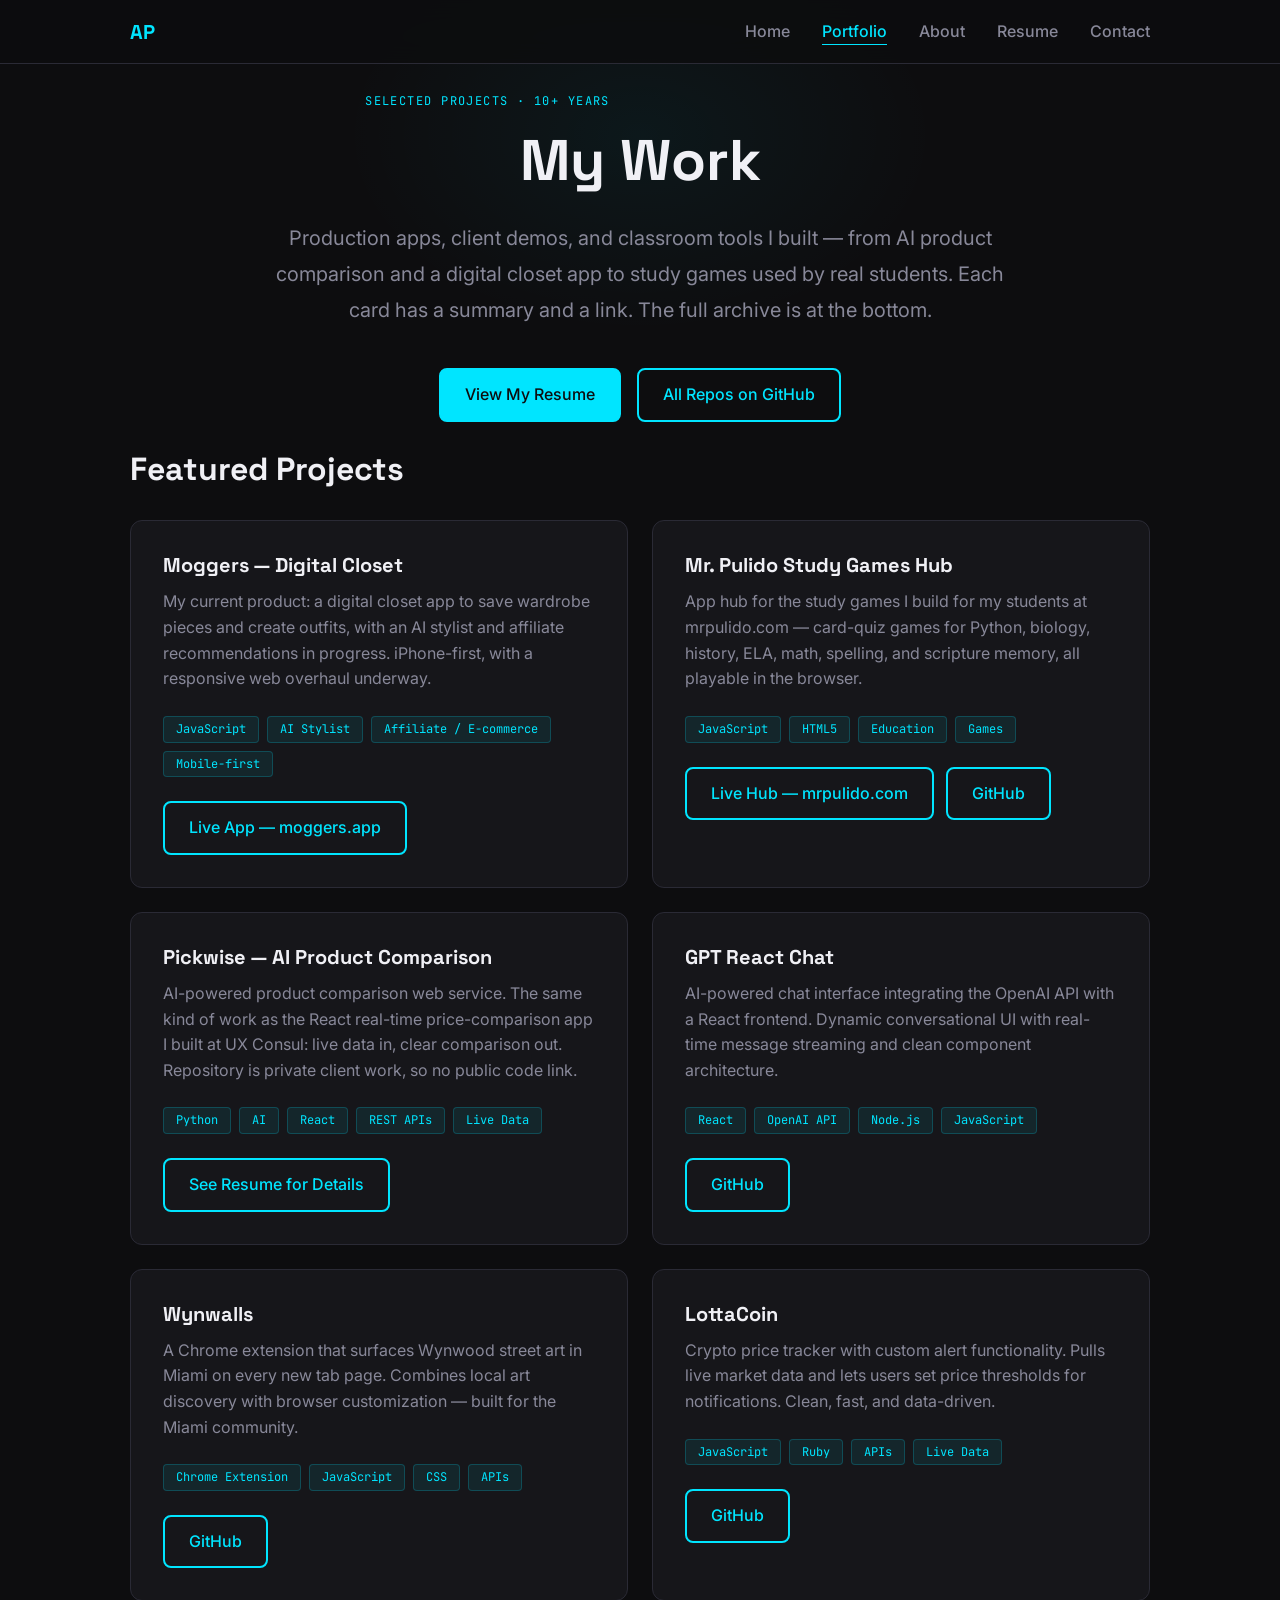
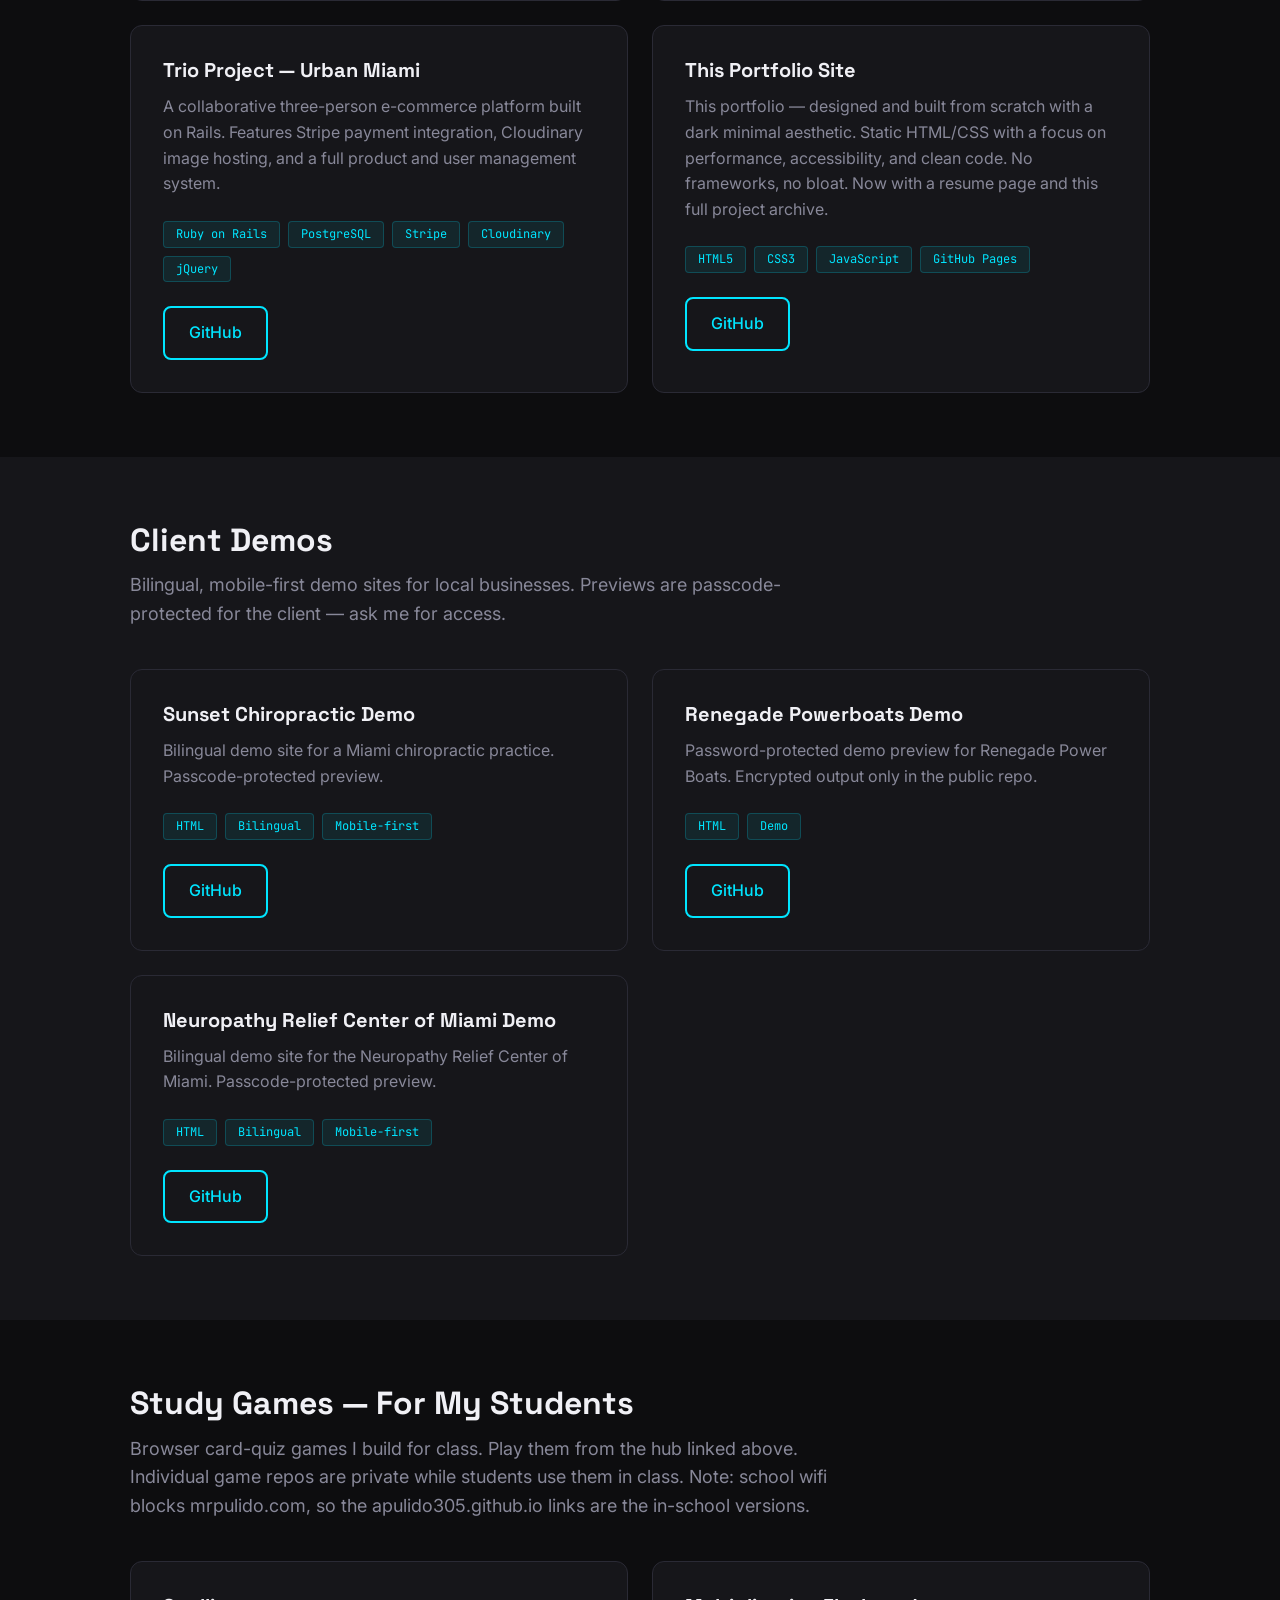
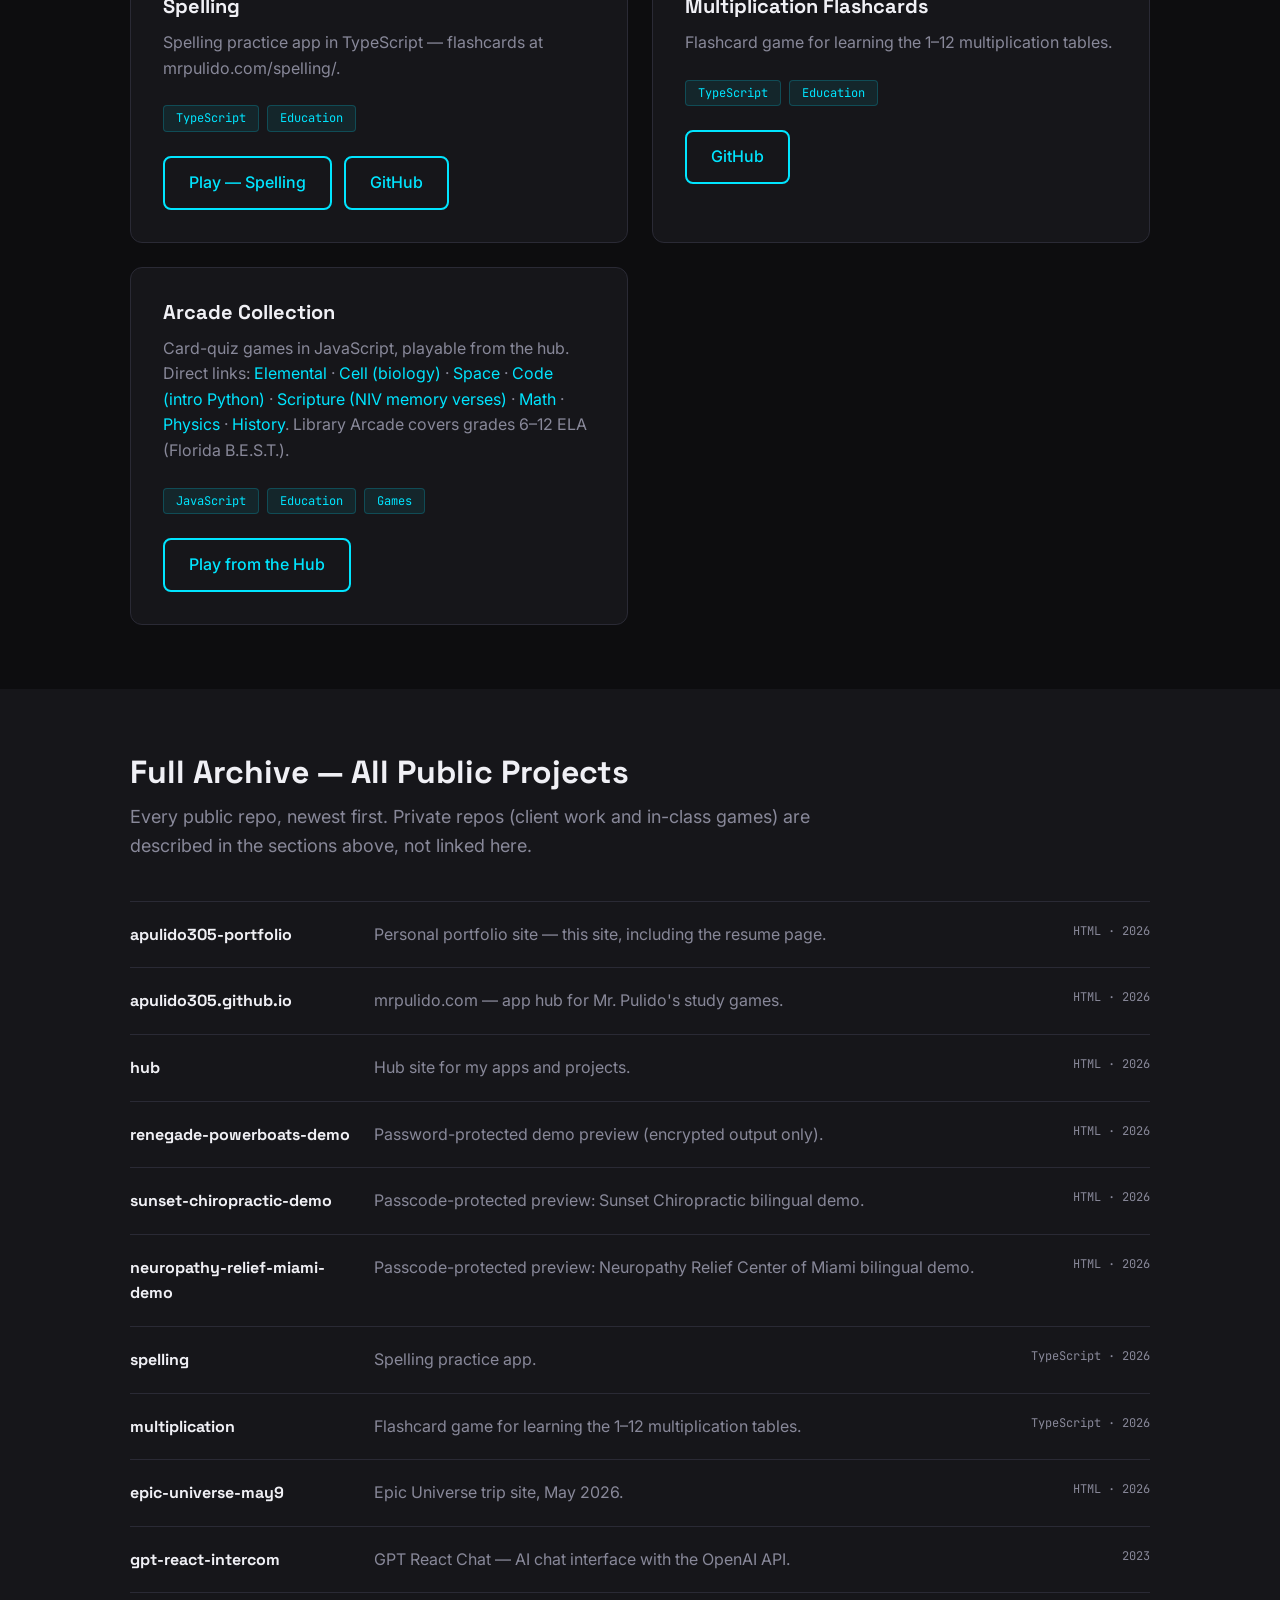
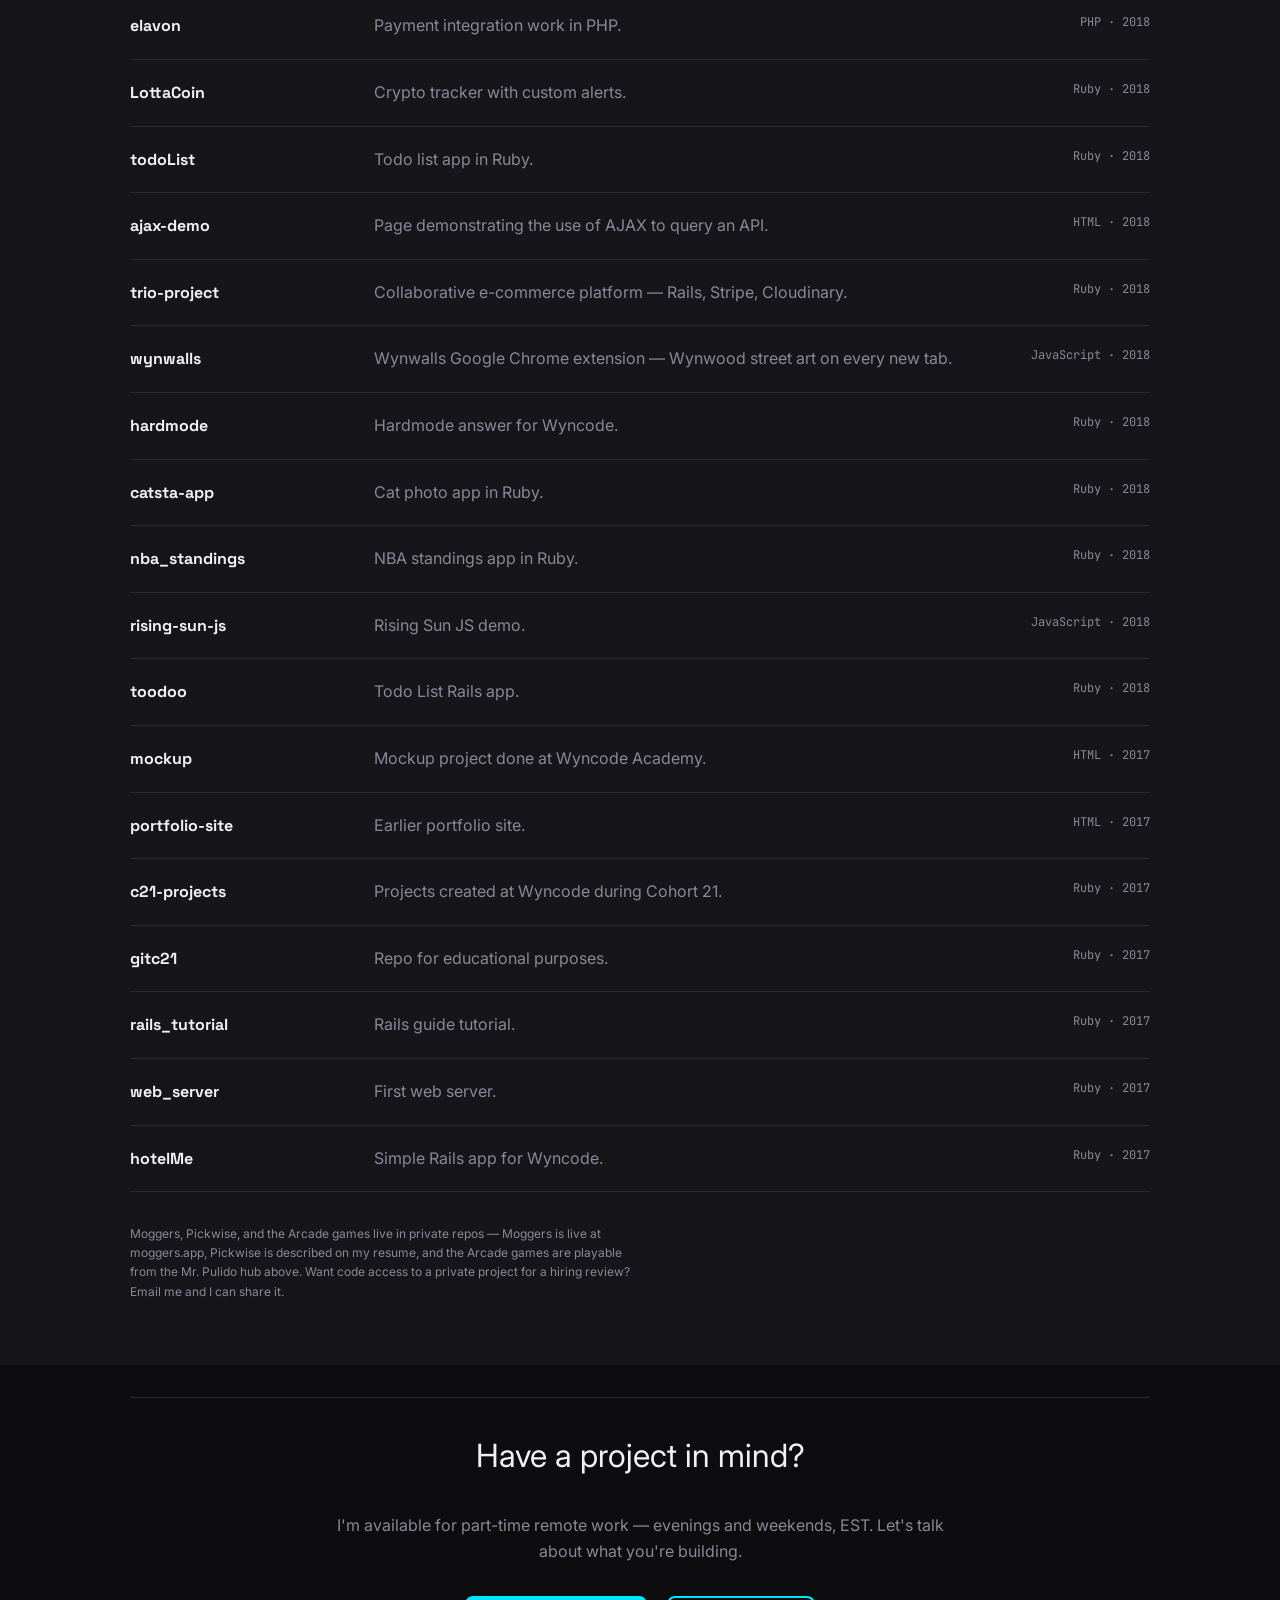
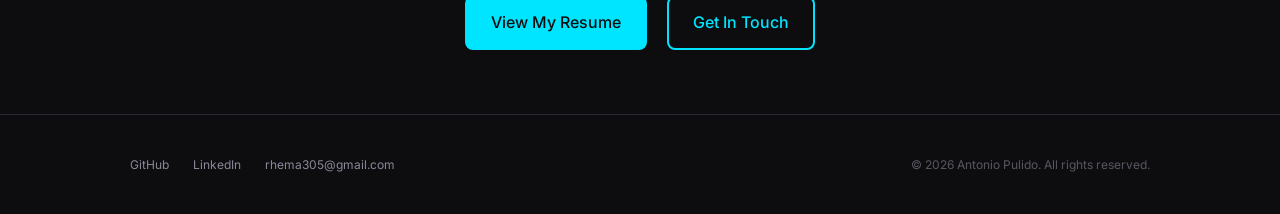
==== commit 60a0b3fa: "Fix study-games links: mrpulido.com hub URL and direct play links per game" ====
--- a/portfolio.html
+++ b/portfolio.html
@@ -83,7 +83,7 @@
               <span class="tag">JavaScript</span><span class="tag">HTML5</span><span class="tag">Education</span><span class="tag">Games</span>
             </div>
             <div class="card__links">
-              <a href="https://apulido305.github.io/" class="btn-secondary" target="_blank" rel="noopener noreferrer">Live Hub — mrpulido.com</a>
+              <a href="https://mrpulido.com" class="btn-secondary" target="_blank" rel="noopener noreferrer">Live Hub — mrpulido.com</a>
               <a href="https://github.com/apulido305/apulido305.github.io" class="btn-secondary" target="_blank" rel="noopener noreferrer">GitHub</a>
             </div>
           </article>
@@ -191,12 +191,12 @@
       <div class="container">
         <div class="section__header">
           <h2 class="section__title">Study Games — For My Students</h2>
-          <p class="section__subtitle">Browser card-quiz games I build for class. Play them from the hub linked above. Individual game repos are private while students use them in class.</p>
+          <p class="section__subtitle">Browser card-quiz games I build for class. Play them from the hub linked above. Individual game repos are private while students use them in class. Note: school wifi blocks mrpulido.com, so the apulido305.github.io links are the in-school versions.</p>
         </div>
         <div class="project-grid">
-          <article class="card"><h3 class="card__title">Spelling</h3><p class="card__description">Spelling practice app in TypeScript.</p><div class="card__tags"><span class="tag">TypeScript</span><span class="tag">Education</span></div><div class="card__links"><a href="https://github.com/apulido305/spelling" class="btn-secondary" target="_blank" rel="noopener noreferrer">GitHub</a></div></article>
+          <article class="card"><h3 class="card__title">Spelling</h3><p class="card__description">Spelling practice app in TypeScript — flashcards at mrpulido.com/spelling/.</p><div class="card__tags"><span class="tag">TypeScript</span><span class="tag">Education</span></div><div class="card__links"><a href="https://mrpulido.com/spelling/" class="btn-secondary" target="_blank" rel="noopener noreferrer">Play — Spelling</a><a href="https://github.com/apulido305/spelling" class="btn-secondary" target="_blank" rel="noopener noreferrer">GitHub</a></div></article>
           <article class="card"><h3 class="card__title">Multiplication Flashcards</h3><p class="card__description">Flashcard game for learning the 1–12 multiplication tables.</p><div class="card__tags"><span class="tag">TypeScript</span><span class="tag">Education</span></div><div class="card__links"><a href="https://github.com/apulido305/multiplication" class="btn-secondary" target="_blank" rel="noopener noreferrer">GitHub</a></div></article>
-          <article class="card"><h3 class="card__title">Arcade Collection</h3><p class="card__description">Code Arcade (intro Python), Elemental Arcade, Cell Arcade (biology), History Arcade, Bible Arcade (NIV memory verses), Library Arcade (grades 6–12 ELA, Florida B.E.S.T.), Math Arcade, Physics Arcade, and EarthSpace — all card-quiz games in JavaScript, playable from the hub.</p><div class="card__tags"><span class="tag">JavaScript</span><span class="tag">Education</span><span class="tag">Games</span></div><div class="card__links"><a href="https://apulido305.github.io/" class="btn-secondary" target="_blank" rel="noopener noreferrer">Play from the Hub</a></div></article>
+          <article class="card"><h3 class="card__title">Arcade Collection</h3><p class="card__description">Card-quiz games in JavaScript, playable from the hub. Direct links: <a href="https://mrpulido.com/elemental-arcade/" target="_blank" rel="noopener noreferrer">Elemental</a> · <a href="https://mrpulido.com/cell-arcade/" target="_blank" rel="noopener noreferrer">Cell (biology)</a> · <a href="https://mrpulido.com/earthspace/" target="_blank" rel="noopener noreferrer">Space</a> · <a href="https://apulido305.github.io/code-arcade/" target="_blank" rel="noopener noreferrer">Code (intro Python)</a> · <a href="https://apulido305.github.io/bible-arcade/" target="_blank" rel="noopener noreferrer">Scripture (NIV memory verses)</a> · <a href="https://apulido305.github.io/math-arcade/" target="_blank" rel="noopener noreferrer">Math</a> · <a href="https://apulido305.github.io/physics-arcade/" target="_blank" rel="noopener noreferrer">Physics</a> · <a href="https://apulido305.github.io/history-arcade/" target="_blank" rel="noopener noreferrer">History</a>. Library Arcade covers grades 6–12 ELA (Florida B.E.S.T.).</p><div class="card__tags"><span class="tag">JavaScript</span><span class="tag">Education</span><span class="tag">Games</span></div><div class="card__links"><a href="https://mrpulido.com" class="btn-secondary" target="_blank" rel="noopener noreferrer">Play from the Hub</a></div></article>
         </div>
       </div>
     </section>
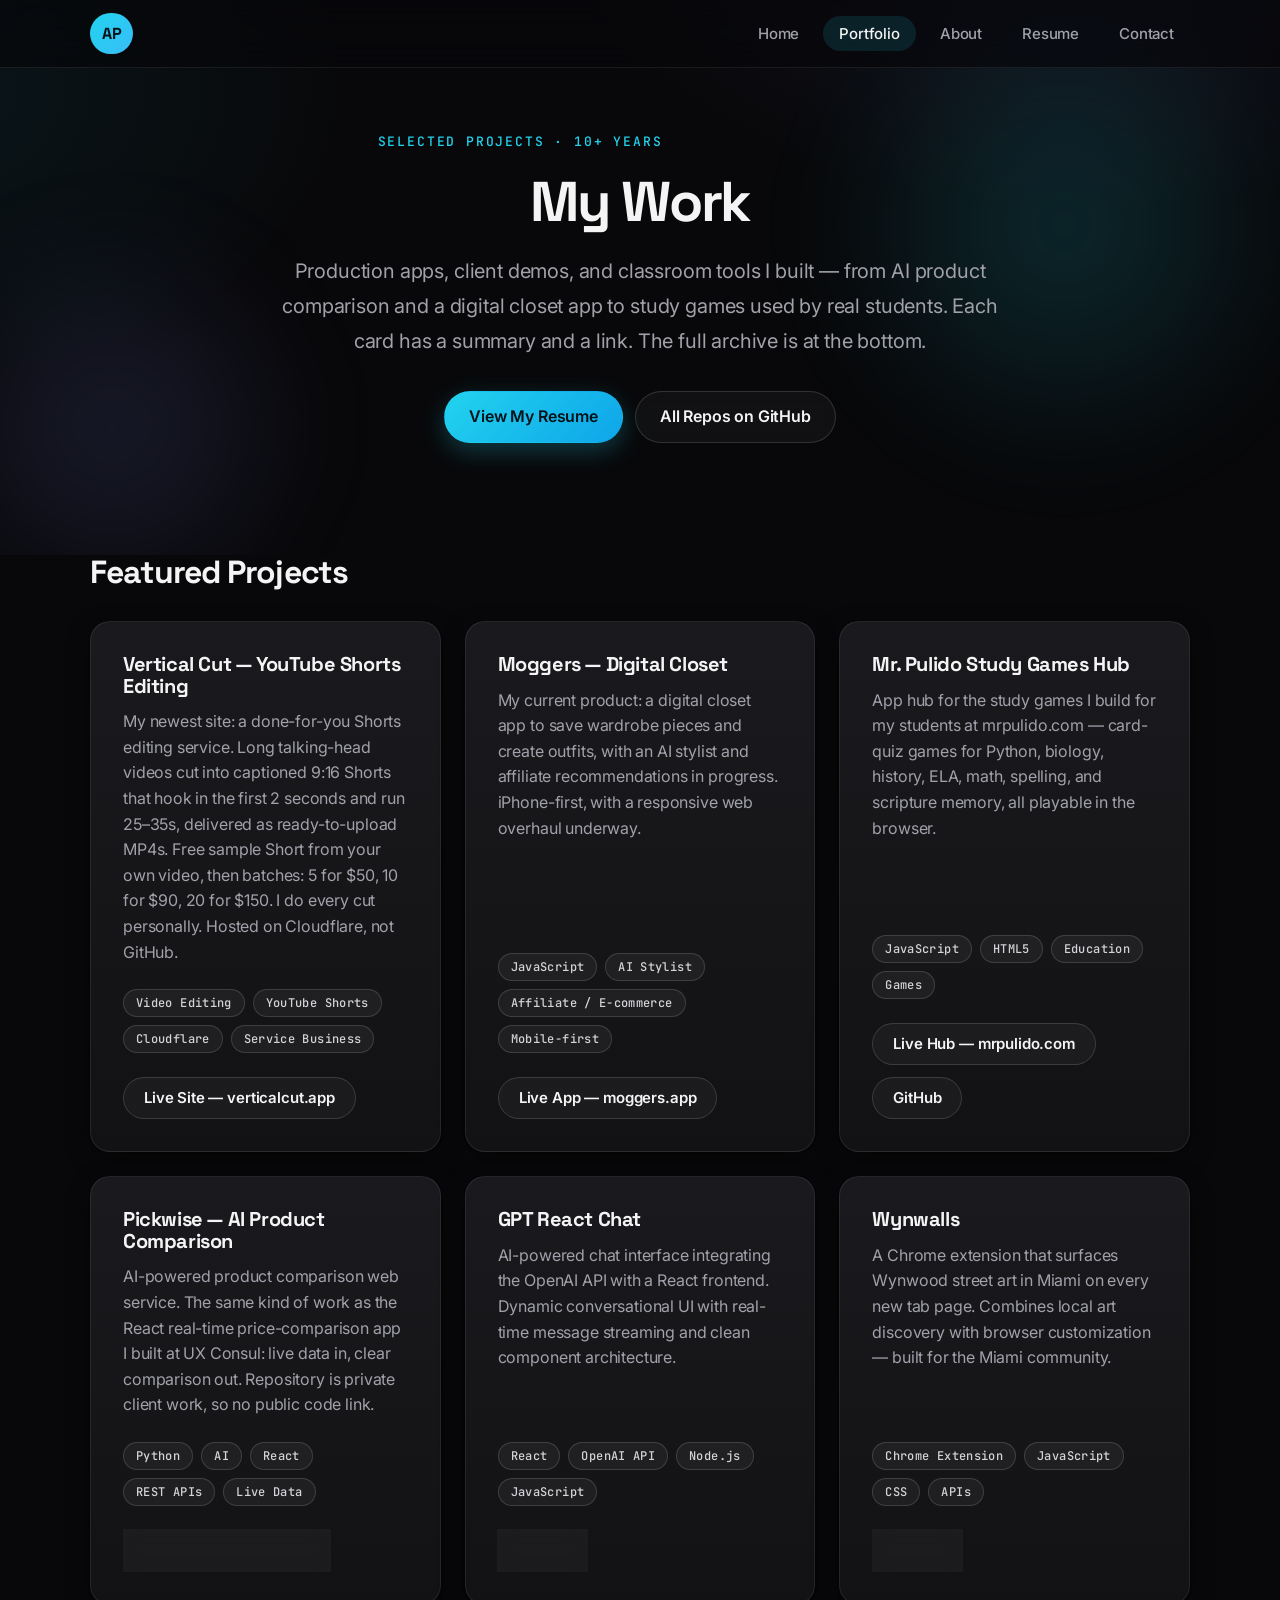
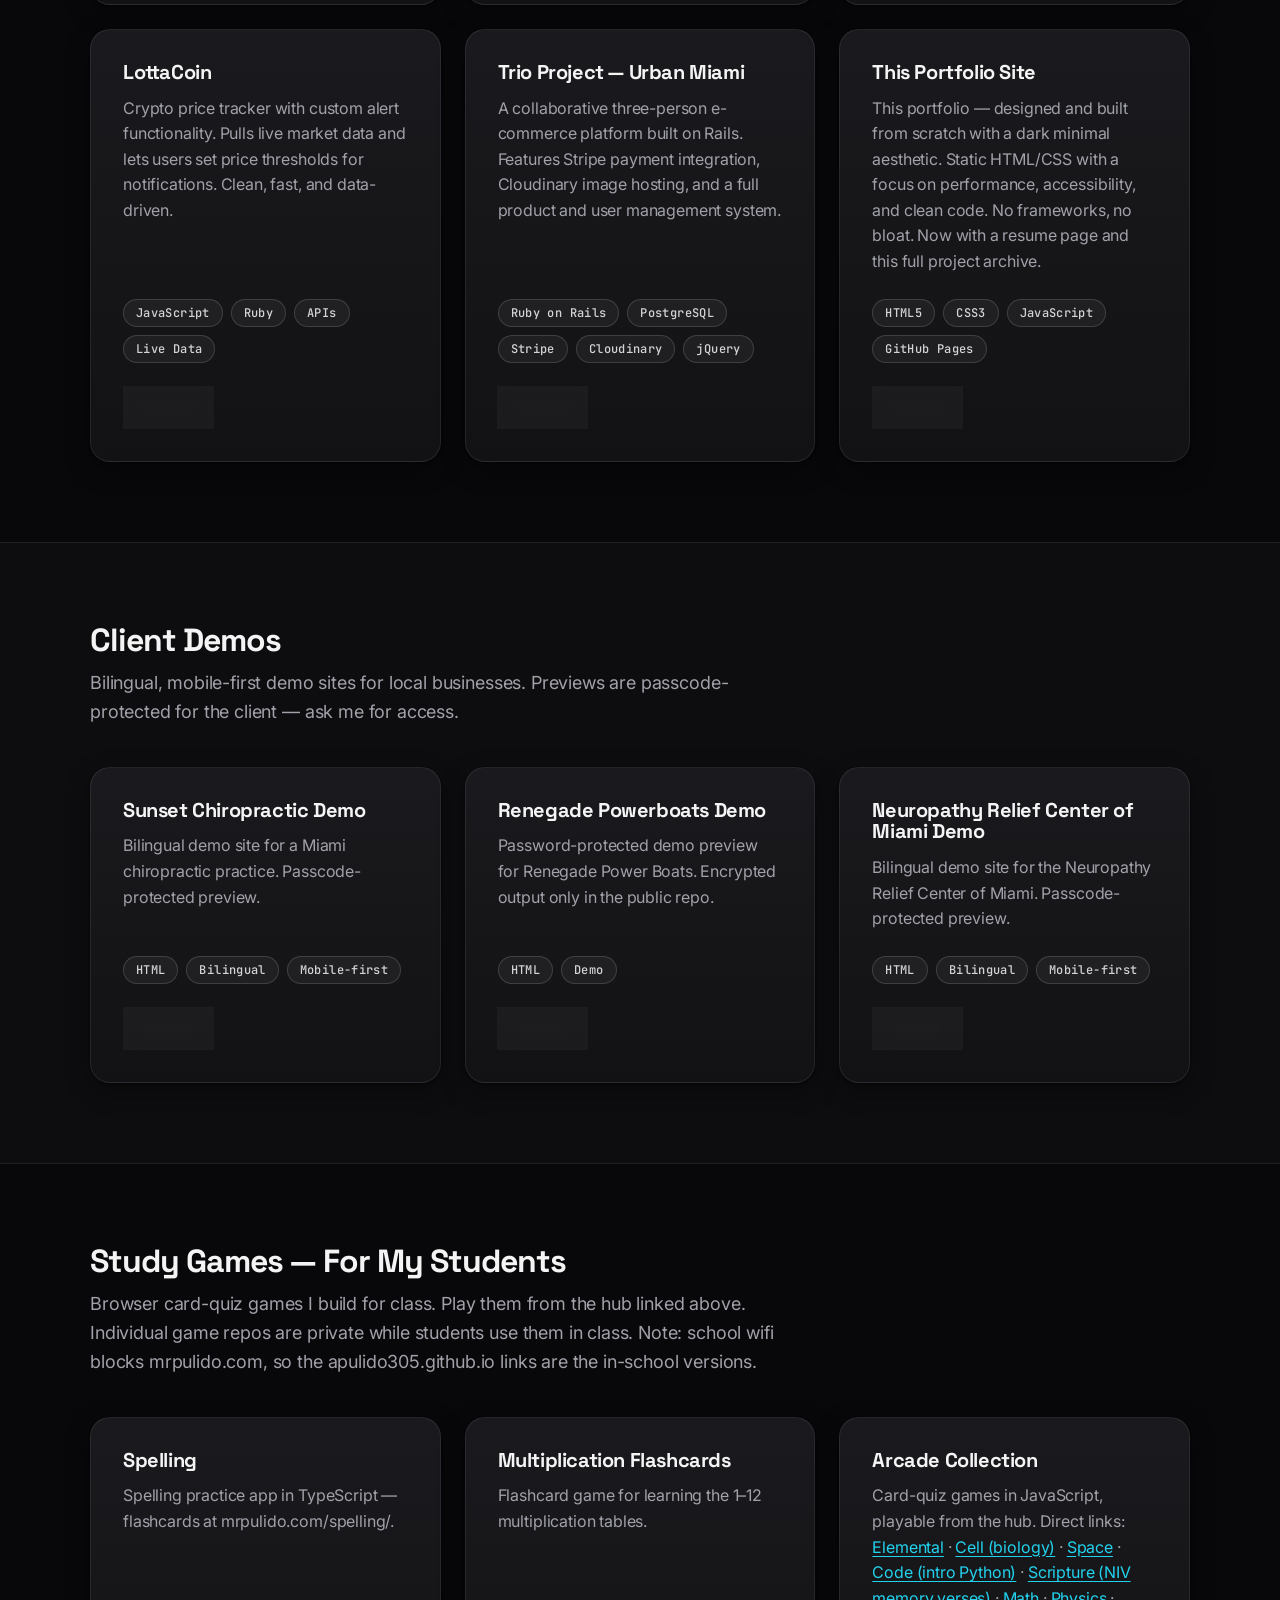
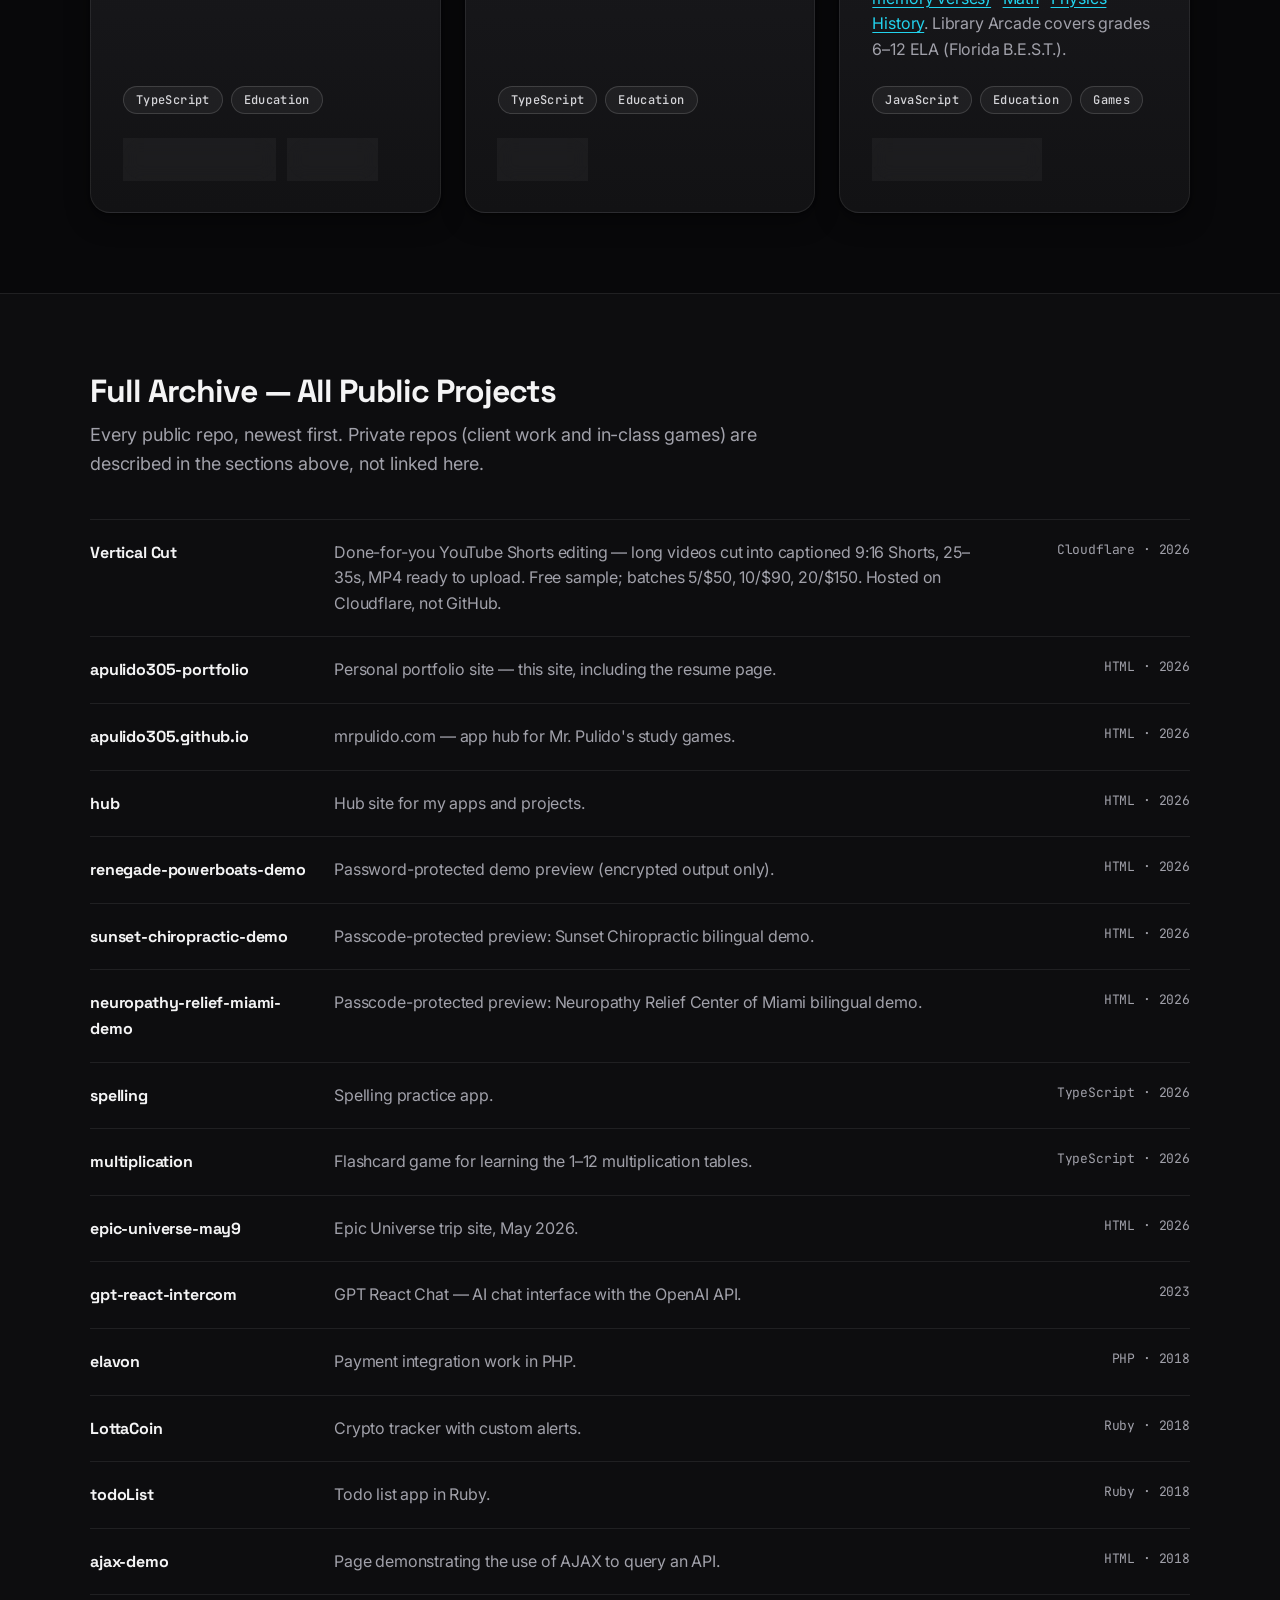
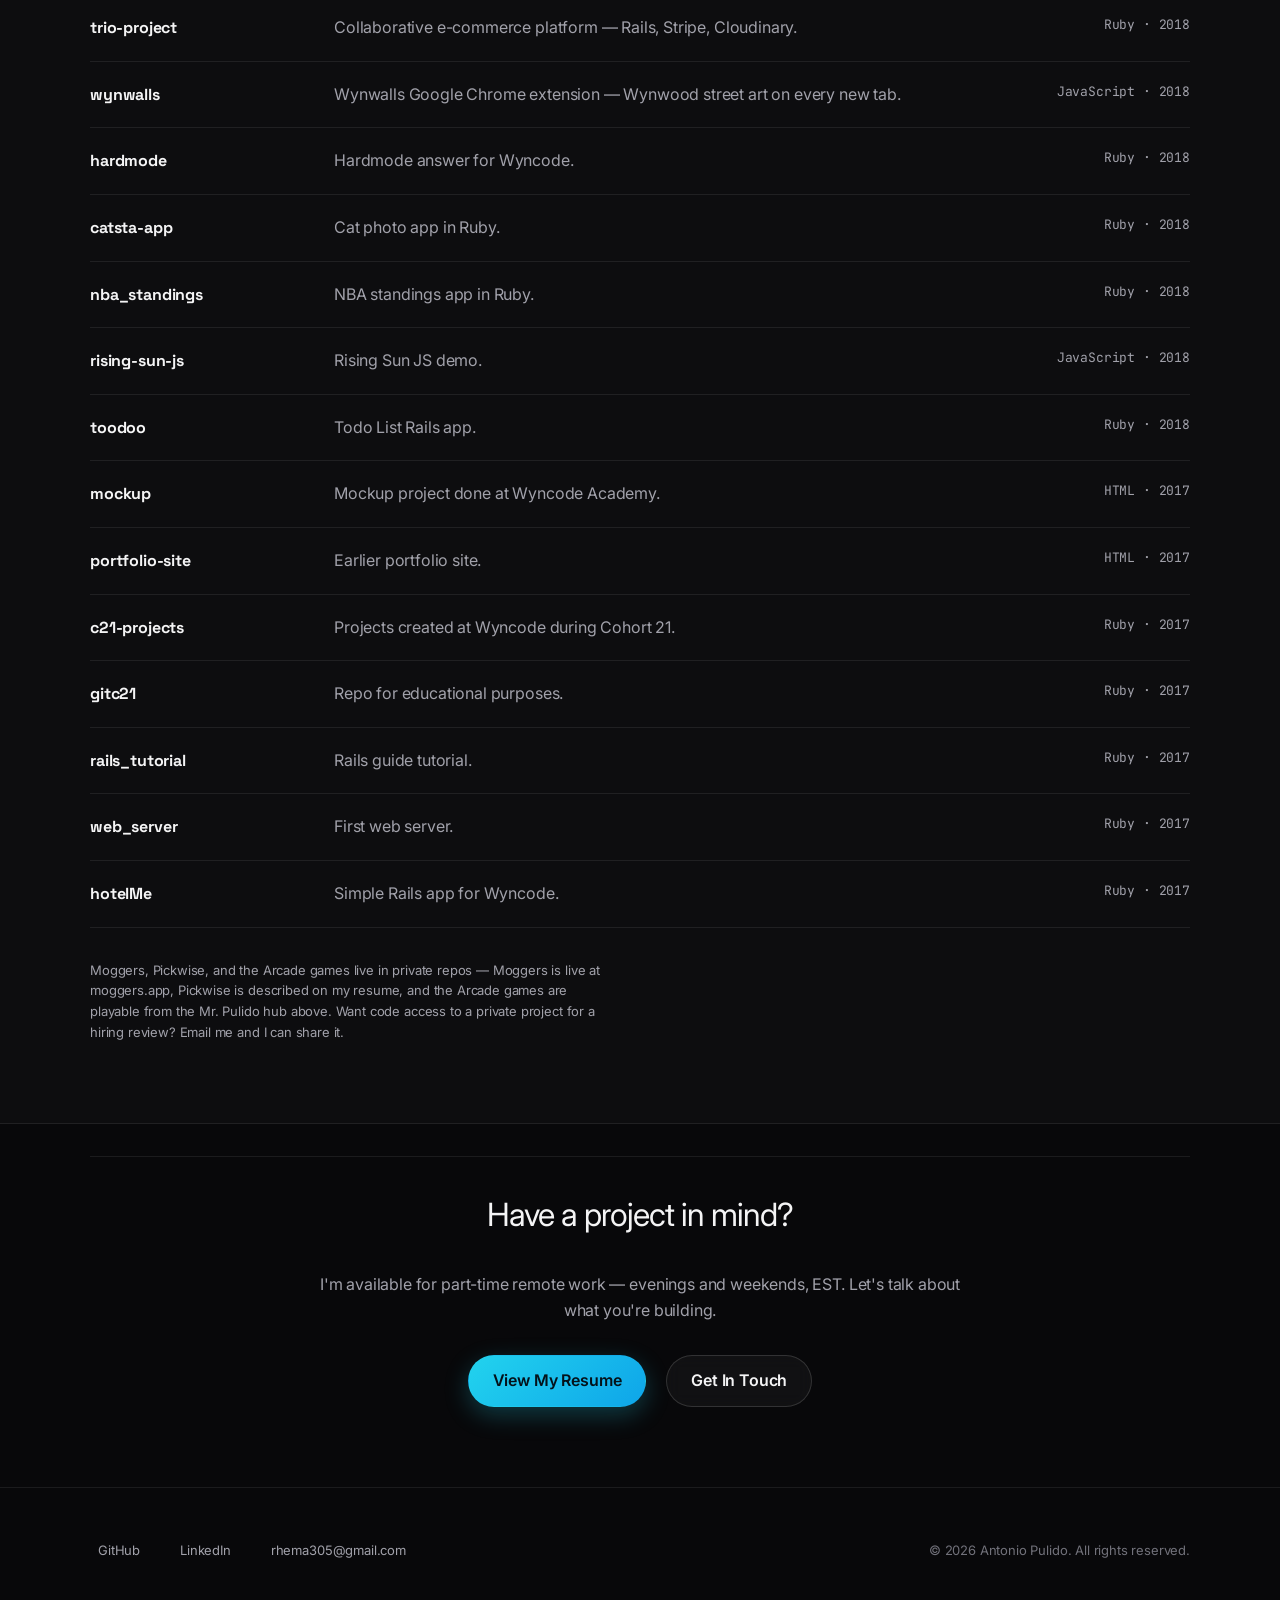
==== commit 0219cef3: "Add Vertical Cut (verticalcut.app, Cloudflare-hosted) as featured project and archive entry" ====
--- a/portfolio.html
+++ b/portfolio.html
@@ -65,6 +65,17 @@
         <h2 class="section-heading">Featured Projects</h2>
         <div class="project-grid">
 
+          <article class="card" aria-label="Vertical Cut YouTube Shorts editing service">
+            <h3 class="card__title">Vertical Cut — YouTube Shorts Editing</h3>
+            <p class="card__description">My newest site: a done-for-you Shorts editing service. Long talking-head videos cut into captioned 9:16 Shorts that hook in the first 2 seconds and run 25–35s, delivered as ready-to-upload MP4s. Free sample Short from your own video, then batches: 5 for $50, 10 for $90, 20 for $150. I do every cut personally. Hosted on Cloudflare, not GitHub.</p>
+            <div class="card__tags">
+              <span class="tag">Video Editing</span><span class="tag">YouTube Shorts</span><span class="tag">Cloudflare</span><span class="tag">Service Business</span>
+            </div>
+            <div class="card__links">
+              <a href="https://verticalcut.app/" class="btn-secondary" target="_blank" rel="noopener noreferrer">Live Site — verticalcut.app</a>
+            </div>
+          </article>
+
           <article class="card" aria-label="Moggers digital closet app">
             <h3 class="card__title">Moggers — Digital Closet</h3>
             <p class="card__description">My current product: a digital closet app to save wardrobe pieces and create outfits, with an AI stylist and affiliate recommendations in progress. iPhone-first, with a responsive web overhaul underway.</p>
@@ -208,6 +219,7 @@
           <p class="section__subtitle">Every public repo, newest first. Private repos (client work and in-class games) are described in the sections above, not linked here.</p>
         </div>
         <div class="project-list">
+          <div class="project-row"><p class="project-row__name"><a href="https://verticalcut.app/" target="_blank" rel="noopener noreferrer">Vertical Cut</a></p><p class="project-row__desc">Done-for-you YouTube Shorts editing — long videos cut into captioned 9:16 Shorts, 25–35s, MP4 ready to upload. Free sample; batches 5/$50, 10/$90, 20/$150. Hosted on Cloudflare, not GitHub.</p><p class="project-row__meta">Cloudflare · 2026</p></div>
           <div class="project-row"><p class="project-row__name"><a href="https://github.com/apulido305/apulido305-portfolio" target="_blank" rel="noopener noreferrer">apulido305-portfolio</a></p><p class="project-row__desc">Personal portfolio site — this site, including the resume page.</p><p class="project-row__meta">HTML · 2026</p></div>
           <div class="project-row"><p class="project-row__name"><a href="https://github.com/apulido305/apulido305.github.io" target="_blank" rel="noopener noreferrer">apulido305.github.io</a></p><p class="project-row__desc">mrpulido.com — app hub for Mr. Pulido's study games.</p><p class="project-row__meta">HTML · 2026</p></div>
           <div class="project-row"><p class="project-row__name"><a href="https://github.com/apulido305/hub" target="_blank" rel="noopener noreferrer">hub</a></p><p class="project-row__desc">Hub site for my apps and projects.</p><p class="project-row__meta">HTML · 2026</p></div>
--- a/style.css
+++ b/style.css
@@ -1,72 +1,79 @@
 /*
  * style.css — apulido305 Portfolio
  * Client: Antonio Pulido
- * Theme: Dark, Minimal
- * Generated: 2026-04-01
+ * Theme: Dark, Modern — 2026 refresh
+ * Generated: 2026-04-01 · Refreshed: 2026-10-25
  *
  * Sections:
  *   TOKENS · RESET · BASE · LAYOUT · NAVIGATION · HERO
  *   CARDS · FORMS · FOOTER · UTILITIES · RESPONSIVE
  */
 
-
 /* ============================================================
    === TOKENS ===
-   All design decisions live here. Change here, change everywhere.
    ============================================================ */
 
 :root {
-
   /* --- Colours --- */
-  --color-bg:             #0D0D0F;
-  --color-surface:        #16161A;
-  --color-surface-raised: #1E1E24;
-  --color-primary:        #00E5FF;
-  --color-primary-hover:  #33ECFF;
-  --color-text:           #F0F0F5;
-  --color-text-muted:     #888899;
-  --color-border:         #2A2A35;
+  --color-bg:             #08080A;
+  --color-surface:        #121214;
+  --color-surface-raised: #1A1A1E;
+  --color-primary:        #22D3EE;
+  --color-primary-deep:   #0EA5E9;
+  --color-accent-violet:  #818CF8;
+  --color-primary-hover:  #67E8F9;
+  --color-text:           #F4F4F5;
+  --color-text-muted:     #A1A1AA;
+  --color-text-faint:     #71717A;
+  --color-border:         rgba(255, 255, 255, 0.08);
+  --color-border-strong:  rgba(255, 255, 255, 0.14);
+  --color-success:        #4ADE80;
 
   /* --- Typography --- */
   --font-heading:  'Space Grotesk', sans-serif;
   --font-body:     'Inter', sans-serif;
   --font-mono:     'JetBrains Mono', monospace;
 
-  --text-sm:   0.75rem;   /* 12px */
+  --text-sm:   0.8125rem; /* 13px */
   --text-base: 1rem;      /* 16px */
   --text-lg:   1.125rem;  /* 18px */
   --text-xl:   1.25rem;   /* 20px */
   --text-2xl:  1.5rem;    /* 24px */
   --text-3xl:  2rem;      /* 32px */
   --text-4xl:  2.75rem;   /* 44px */
-
-  --line-height-tight:   1.2;
+  --text-5xl:  3.75rem;   /* 60px */
+
+  --line-height-tight:   1.08;
   --line-height-normal:  1.6;
-  --line-height-relaxed: 1.8;
+  --line-height-relaxed: 1.75;
 
   /* --- Spacing (4px base unit) --- */
-  --space-1:  0.25rem;  /*  4px */
-  --space-2:  0.5rem;   /*  8px */
-  --space-3:  0.75rem;  /* 12px */
-  --space-4:  1rem;     /* 16px */
-  --space-5:  1.25rem;  /* 20px */
-  --space-6:  1.5rem;   /* 24px */
-  --space-8:  2rem;     /* 32px */
-  --space-10: 2.5rem;   /* 40px */
-  --space-12: 3rem;     /* 48px */
-  --space-16: 4rem;     /* 64px */
+  --space-1:  0.25rem;
+  --space-2:  0.5rem;
+  --space-3:  0.75rem;
+  --space-4:  1rem;
+  --space-5:  1.25rem;
+  --space-6:  1.5rem;
+  --space-8:  2rem;
+  --space-10: 2.5rem;
+  --space-12: 3rem;
+  --space-16: 4rem;
+  --space-20: 5rem;
+  --space-24: 6rem;
 
   /* --- Layout --- */
-  --container-max: 1100px;
-  --nav-height: 64px;
+  --container-max: 1180px;
+  --nav-height: 68px;
 
   /* --- Misc --- */
-  --radius-sm:  4px;
-  --radius-md:  8px;
-  --radius-lg:  12px;
-  --transition: all 0.2s ease;
-}
-
+  --radius-sm:  999px;
+  --radius-md:  12px;
+  --radius-lg:  20px;
+  --radius-xl:  28px;
+  --transition: all 0.25s cubic-bezier(0.4, 0, 0.2, 1);
+  --shadow-card: 0 1px 2px rgba(0, 0, 0, 0.4), 0 8px 24px rgba(0, 0, 0, 0.35);
+  --shadow-lift: 0 2px 4px rgba(0, 0, 0, 0.4), 0 16px 40px rgba(0, 0, 0, 0.45), 0 0 0 1px rgba(34, 211, 238, 0.12);
+}
 
 /* ============================================================
    === RESET ===
@@ -88,6 +95,10 @@
 
 body {
   background-color: var(--color-bg);
+  background-image:
+    radial-gradient(900px 500px at 85% -10%, rgba(129, 140, 248, 0.10), transparent 60%),
+    radial-gradient(800px 500px at -10% 10%, rgba(34, 211, 238, 0.08), transparent 60%);
+  background-attachment: fixed;
   color: var(--color-text);
   font-family: var(--font-body);
   font-size: var(--text-base);
@@ -95,6 +106,12 @@
   min-height: 100vh;
   -webkit-font-smoothing: antialiased;
   -moz-osx-font-smoothing: grayscale;
+  letter-spacing: -0.01em;
+}
+
+::selection {
+  background: rgba(34, 211, 238, 0.35);
+  color: #fff;
 }
 
 img,
@@ -121,18 +138,16 @@
   text-decoration: none;
 }
 
-
 /* ============================================================
    === BASE ===
-   Headings, paragraphs, links, and baseline type styles.
    ============================================================ */
 
-/* --- Headings --- */
 h1, h2, h3, h4 {
   font-family: var(--font-heading);
   line-height: var(--line-height-tight);
   font-weight: 700;
   color: var(--color-text);
+  letter-spacing: -0.03em;
 }
 
 h1 { font-size: var(--text-4xl); }
@@ -140,7 +155,6 @@
 h3 { font-size: var(--text-2xl); }
 h4 { font-size: var(--text-xl);  }
 
-/* --- Paragraphs --- */
 p {
   font-size: var(--text-base);
   line-height: var(--line-height-normal);
@@ -148,7 +162,6 @@
   max-width: 65ch;
 }
 
-/* --- Inline links --- */
 a.link,
 p a {
   color: var(--color-primary);
@@ -162,17 +175,21 @@
   text-decoration: underline;
 }
 
-/* --- Code / pre --- */
 code,
 pre {
   font-family: var(--font-mono);
   font-size: var(--text-sm);
 }
 
+.text-gradient {
+  background: linear-gradient(92deg, var(--color-primary) 0%, #38BDF8 45%, var(--color-accent-violet) 100%);
+  -webkit-background-clip: text;
+  background-clip: text;
+  color: transparent;
+}
 
 /* ============================================================
    === LAYOUT ===
-   Container and general section wrapper.
    ============================================================ */
 
 .container {
@@ -183,7 +200,7 @@
 }
 
 .section {
-  padding-block: var(--space-16);
+  padding-block: var(--space-20);
 }
 
 .section__header {
@@ -191,8 +208,9 @@
 }
 
 .section__title {
-  font-size: var(--text-3xl);
+  font-size: clamp(var(--text-2xl), 4vw, var(--text-3xl));
   margin-bottom: var(--space-3);
+  letter-spacing: -0.03em;
 }
 
 .section__subtitle {
@@ -206,58 +224,57 @@
 .btn-secondary {
   display: inline-flex;
   align-items: center;
+  justify-content: center;
   gap: var(--space-2);
   padding: var(--space-3) var(--space-6);
-  border-radius: var(--radius-md);
+  border-radius: var(--radius-sm);
   font-family: var(--font-body);
   font-size: var(--text-base);
-  font-weight: 500;
+  font-weight: 600;
+  letter-spacing: -0.01em;
   cursor: pointer;
-  border: 2px solid transparent;
+  border: 1px solid transparent;
   transition: var(--transition);
   white-space: nowrap;
   text-decoration: none;
 }
 
 .btn-primary {
-  background-color: var(--color-primary);
-  color: var(--color-bg);
-  border-color: var(--color-primary);
+  background: linear-gradient(135deg, var(--color-primary), var(--color-primary-deep));
+  color: #04121A;
+  box-shadow: 0 8px 24px rgba(34, 211, 238, 0.25);
 }
 
 .btn-primary:hover,
 .btn-primary:focus-visible {
-  background-color: var(--color-primary-hover);
-  border-color: var(--color-primary-hover);
-  transform: translateY(-1px);
-  box-shadow: 0 4px 20px rgba(0, 229, 255, 0.25);
+  transform: translateY(-2px);
+  box-shadow: 0 12px 32px rgba(34, 211, 238, 0.35);
+  filter: brightness(1.08);
 }
 
 .btn-secondary {
-  background-color: transparent;
-  color: var(--color-primary);
-  border-color: var(--color-primary);
+  background-color: rgba(255, 255, 255, 0.04);
+  color: var(--color-text);
+  border-color: var(--color-border-strong);
+  backdrop-filter: blur(8px);
 }
 
 .btn-secondary:hover,
 .btn-secondary:focus-visible {
-  background-color: rgba(0, 229, 255, 0.08);
-  border-color: var(--color-primary-hover);
-  color: var(--color-primary-hover);
-  transform: translateY(-1px);
-}
-
-/* Focus outline for accessibility */
+  background-color: rgba(255, 255, 255, 0.08);
+  border-color: rgba(34, 211, 238, 0.45);
+  color: #fff;
+  transform: translateY(-2px);
+}
+
 .btn-primary:focus-visible,
 .btn-secondary:focus-visible {
   outline: 2px solid var(--color-primary);
   outline-offset: 3px;
 }
 
-
 /* ============================================================
    === NAVIGATION ===
-   Fixed top bar with glass effect.
    ============================================================ */
 
 .nav {
@@ -267,9 +284,9 @@
   right: 0;
   z-index: 100;
   height: var(--nav-height);
-  background-color: rgba(13, 13, 15, 0.85);
-  backdrop-filter: blur(12px);
-  -webkit-backdrop-filter: blur(12px);
+  background-color: rgba(8, 8, 10, 0.72);
+  backdrop-filter: blur(16px) saturate(1.4);
+  -webkit-backdrop-filter: blur(16px) saturate(1.4);
   border-bottom: 1px solid var(--color-border);
   display: flex;
   align-items: center;
@@ -284,61 +301,53 @@
 
 .nav-logo {
   font-family: var(--font-heading);
-  font-size: var(--text-xl);
+  font-size: var(--text-base);
   font-weight: 700;
-  color: var(--color-primary);
+  color: #04121A;
   letter-spacing: -0.02em;
   transition: var(--transition);
   text-decoration: none;
+  background: linear-gradient(135deg, var(--color-primary), #38BDF8);
+  padding: var(--space-2) var(--space-3);
+  border-radius: var(--radius-sm);
 }
 
 .nav-logo:hover {
-  color: var(--color-primary-hover);
+  filter: brightness(1.1);
+  transform: translateY(-1px);
 }
 
 .nav-links {
   display: flex;
   align-items: center;
-  gap: var(--space-8);
+  gap: var(--space-2);
 }
 
 .nav-links a {
   font-family: var(--font-body);
-  font-size: var(--text-base);
+  font-size: 0.9375rem;
   font-weight: 500;
   color: var(--color-text-muted);
   text-decoration: none;
-  position: relative;
-  padding-bottom: 2px;
+  padding: var(--space-2) var(--space-4);
+  border-radius: var(--radius-sm);
   transition: var(--transition);
 }
 
-/* Animated underline on hover */
 .nav-links a::after {
-  content: '';
-  position: absolute;
-  bottom: -2px;
-  left: 0;
-  width: 0;
-  height: 1px;
-  background-color: var(--color-primary);
-  transition: width 0.2s ease;
+  content: none;
 }
 
 .nav-links a:hover {
   color: var(--color-text);
-}
-
-.nav-links a:hover::after,
-.nav-links a.active::after {
-  width: 100%;
+  background-color: rgba(255, 255, 255, 0.06);
 }
 
 .nav-links a.active {
-  color: var(--color-primary);
-}
-
-/* Hamburger (hidden by default, shown on mobile via responsive) */
+  color: var(--color-text);
+  background-color: rgba(34, 211, 238, 0.12);
+}
+
 .nav-toggle {
   display: none;
   flex-direction: column;
@@ -358,33 +367,43 @@
   transition: var(--transition);
 }
 
-
 /* ============================================================
    === HERO ===
-   Full-height landing section with optional radial glow.
    ============================================================ */
 
 .hero {
-  min-height: 100vh;
+  min-height: 92vh;
   display: flex;
   align-items: center;
-  justify-content: center;
-  padding-top: var(--nav-height);
+  padding-top: calc(var(--nav-height) + var(--space-16));
+  padding-bottom: var(--space-16);
   position: relative;
   overflow: hidden;
-  text-align: center;
-}
-
-/* Subtle radial glow behind headline — accent used sparingly */
+  text-align: left;
+}
+
 .hero::before {
   content: '';
   position: absolute;
-  top: 30%;
-  left: 50%;
-  transform: translate(-50%, -50%);
-  width: 600px;
-  height: 400px;
-  background: radial-gradient(ellipse at center, rgba(0, 229, 255, 0.05) 0%, transparent 70%);
+  top: -10%;
+  right: -5%;
+  width: 560px;
+  height: 560px;
+  background: radial-gradient(circle, rgba(34, 211, 238, 0.16) 0%, transparent 65%);
+  filter: blur(40px);
+  pointer-events: none;
+  z-index: 0;
+}
+
+.hero::after {
+  content: '';
+  position: absolute;
+  bottom: -20%;
+  left: -10%;
+  width: 480px;
+  height: 480px;
+  background: radial-gradient(circle, rgba(129, 140, 248, 0.14) 0%, transparent 65%);
+  filter: blur(40px);
   pointer-events: none;
   z-index: 0;
 }
@@ -392,40 +411,51 @@
 .hero__content {
   position: relative;
   z-index: 1;
-  max-width: 760px;
-  margin-inline: auto;
+  max-width: 820px;
 }
 
 .hero__eyebrow {
   font-family: var(--font-mono);
   font-size: var(--text-sm);
+  font-weight: 500;
   color: var(--color-primary);
-  letter-spacing: 0.12em;
+  letter-spacing: 0.14em;
   text-transform: uppercase;
-  margin-bottom: var(--space-4);
+  margin-bottom: var(--space-5);
+  display: flex;
+  align-items: center;
+  gap: var(--space-3);
+}
+
+.hero__eyebrow::before {
+  content: '';
+  width: 32px;
+  height: 1px;
+  background: var(--color-primary);
+  display: inline-block;
 }
 
 .hero__title {
-  font-size: var(--text-4xl);
+  font-size: clamp(2.75rem, 7vw, 4.5rem);
   font-weight: 700;
-  line-height: var(--line-height-tight);
+  line-height: 1.02;
+  letter-spacing: -0.04em;
   color: var(--color-text);
   margin-bottom: var(--space-6);
 }
 
 .hero__sub {
-  font-size: var(--text-lg);
+  font-size: clamp(var(--text-lg), 2vw, 1.375rem);
   line-height: var(--line-height-relaxed);
   color: var(--color-text-muted);
-  max-width: 56ch;
-  margin-inline: auto;
-  margin-bottom: var(--space-10);
+  max-width: 58ch;
+  margin-bottom: var(--space-8);
 }
 
 .hero__tagline {
   font-family: var(--font-mono);
   font-size: var(--text-sm);
-  color: var(--color-text-muted);
+  color: var(--color-text-faint);
   margin-bottom: var(--space-8);
   font-style: italic;
 }
@@ -433,41 +463,139 @@
 .hero__actions {
   display: flex;
   align-items: center;
+  gap: var(--space-3);
+  flex-wrap: wrap;
+  margin-bottom: var(--space-12);
+}
+
+/* Short / compact heroes (inner pages) stay centered */
+.hero--short,
+.hero--medium,
+.hero--compact {
+  text-align: center;
+  min-height: auto;
+  padding-block: calc(var(--nav-height) + var(--space-16)) var(--space-16);
+}
+
+.hero--short .hero__content,
+.hero--medium .hero__content,
+.hero--compact .hero__content {
+  margin-inline: auto;
+  max-width: 760px;
+}
+
+.hero--short .hero__eyebrow,
+.hero--medium .hero__eyebrow,
+.hero--compact .hero__eyebrow {
   justify-content: center;
-  gap: var(--space-4);
+}
+
+.hero--short .hero__eyebrow::before,
+.hero--medium .hero__eyebrow::before,
+.hero--compact .hero__eyebrow::before {
+  display: none;
+}
+
+.hero--short .hero__sub,
+.hero--medium .hero__sub,
+.hero--compact .hero__sub {
+  margin-inline: auto;
+}
+
+.hero--short .hero__actions,
+.hero--medium .hero__actions,
+.hero--compact .hero__actions {
+  justify-content: center;
+}
+
+.hero--short .hero__title,
+.hero--medium .hero__title,
+.hero--compact .hero__title {
+  font-size: clamp(2.25rem, 5vw, 3.5rem);
+}
+
+/* Availability pill + stats (homepage hero) */
+.availability-pill {
+  display: inline-flex;
+  align-items: center;
+  gap: var(--space-2);
+  font-size: var(--text-sm);
+  font-weight: 500;
+  color: #BBF7D0;
+  background-color: rgba(74, 222, 128, 0.10);
+  border: 1px solid rgba(74, 222, 128, 0.25);
+  border-radius: var(--radius-sm);
+  padding: var(--space-2) var(--space-4);
+  margin-bottom: var(--space-6);
+}
+
+.availability-pill__dot {
+  width: 8px;
+  height: 8px;
+  border-radius: 50%;
+  background-color: var(--color-success);
+  box-shadow: 0 0 0 0 rgba(74, 222, 128, 0.5);
+  animation: pulse-dot 2s infinite;
+}
+
+@keyframes pulse-dot {
+  0% { box-shadow: 0 0 0 0 rgba(74, 222, 128, 0.45); }
+  70% { box-shadow: 0 0 0 7px rgba(74, 222, 128, 0); }
+  100% { box-shadow: 0 0 0 0 rgba(74, 222, 128, 0); }
+}
+
+.stats-row {
+  display: flex;
   flex-wrap: wrap;
-}
-
+  gap: var(--space-10);
+  padding-top: var(--space-8);
+  border-top: 1px solid var(--color-border);
+}
+
+.stat__number {
+  font-family: var(--font-heading);
+  font-size: var(--text-3xl);
+  font-weight: 700;
+  letter-spacing: -0.03em;
+  color: var(--color-text);
+  line-height: 1;
+  margin-bottom: var(--space-1);
+}
+
+.stat__label {
+  font-size: var(--text-sm);
+  color: var(--color-text-muted);
+  line-height: 1.4;
+  max-width: 16ch;
+}
 
 /* ============================================================
    === ABOUT ===
-   Profile photo placeholder and about-page layout helpers.
    ============================================================ */
 
-/* CSS-only profile photo placeholder — replace div with <img> when photo is available */
 .profile-photo {
   width: 100%;
   aspect-ratio: 4/5;
   border-radius: var(--radius-lg);
-  border: 2px dashed var(--color-primary);
-  background-color: var(--color-surface);
+  border: 1px solid var(--color-border-strong);
+  background: linear-gradient(160deg, var(--color-surface-raised), var(--color-surface));
   display: flex;
   align-items: center;
   justify-content: center;
 }
 
-/* Section / layout modifiers */
 .hero--short       { min-height: 45vh; }
 .hero--medium      { min-height: 50vh; }
 .hero--compact     { min-height: 40vh; }
 .section--no-top   { padding-top: 0; }
-.section--surface  { background-color: var(--color-surface); }
+.section--surface  {
+  background-color: rgba(255, 255, 255, 0.02);
+  border-block: 1px solid var(--color-border);
+}
 .section--centered { text-align: center; }
 
-/* Heading spacing helpers */
 .heading--spaced { margin-bottom: var(--space-6); }
 
-/* Bio paragraph spacing */
 .bio-text {
   line-height: var(--line-height-relaxed);
   margin-bottom: var(--space-6);
@@ -480,23 +608,20 @@
   color: var(--color-text-muted);
 }
 
-/* Skills section top padding override */
 .section--skills-top { padding-top: var(--space-16); }
 
-/* CTA paragraph */
 .cta-text {
   color: var(--color-text-muted);
   margin-inline: auto;
   margin-bottom: var(--space-8);
 }
 
-/* Section heading above project grid */
 .section-heading {
-  font-size: var(--text-3xl);
+  font-size: clamp(var(--text-2xl), 4vw, var(--text-3xl));
   margin-bottom: var(--space-8);
-}
-
-/* Index page: tech stack tag strip */
+  letter-spacing: -0.03em;
+}
+
 .tag-strip {
   display: flex;
   flex-wrap: wrap;
@@ -504,7 +629,6 @@
   justify-content: center;
 }
 
-/* Index page: section header centred variant */
 .section__header--centered {
   text-align: center;
 }
@@ -513,18 +637,17 @@
   margin-inline: auto;
 }
 
-/* Index page: "see all" CTA row */
 .cta-row {
   margin-top: var(--space-10);
   text-align: center;
 }
 
-/* Contact page: availability card */
 .availability-card {
-  padding: var(--space-5);
+  padding: var(--space-6);
   border: 1px solid var(--color-border);
-  border-radius: var(--radius-md);
-  background-color: var(--color-surface);
+  border-radius: var(--radius-lg);
+  background: linear-gradient(180deg, var(--color-surface-raised), var(--color-surface));
+  box-shadow: var(--shadow-card);
 }
 
 .availability-card__label {
@@ -539,16 +662,13 @@
   color: var(--color-text-muted);
 }
 
-/* Contact page: full-width submit button */
 .btn-primary--full {
   width: 100%;
   justify-content: center;
 }
 
-
 /* ============================================================
    === CARDS ===
-   Project cards and general surface panels.
    ============================================================ */
 
 .project-grid {
@@ -558,33 +678,34 @@
 }
 
 .card {
-  background-color: var(--color-surface);
+  background: linear-gradient(180deg, var(--color-surface-raised), var(--color-surface));
   border: 1px solid var(--color-border);
   border-radius: var(--radius-lg);
   padding: var(--space-8);
   transition: var(--transition);
   position: relative;
   overflow: hidden;
-}
-
-/* Accent top border appears on hover */
+  box-shadow: var(--shadow-card);
+  display: flex;
+  flex-direction: column;
+}
+
 .card::before {
   content: '';
   position: absolute;
   top: 0;
-  left: 0;
-  right: 0;
-  height: 2px;
-  background-color: var(--color-primary);
+  left: var(--space-8);
+  right: var(--space-8);
+  height: 1px;
+  background: linear-gradient(90deg, transparent, rgba(34, 211, 238, 0.6), transparent);
   opacity: 0;
-  transition: opacity 0.2s ease;
+  transition: opacity 0.25s ease;
 }
 
 .card:hover {
-  background-color: var(--color-surface-raised);
-  border-color: rgba(0, 229, 255, 0.2);
-  transform: translateY(-3px);
-  box-shadow: 0 8px 32px rgba(0, 0, 0, 0.4);
+  border-color: rgba(34, 211, 238, 0.28);
+  transform: translateY(-4px);
+  box-shadow: var(--shadow-lift);
 }
 
 .card:hover::before {
@@ -597,6 +718,7 @@
   font-weight: 700;
   color: var(--color-text);
   margin-bottom: var(--space-3);
+  letter-spacing: -0.02em;
 }
 
 .card__description {
@@ -605,6 +727,13 @@
   line-height: var(--line-height-normal);
   margin-bottom: var(--space-6);
   max-width: none;
+  flex: 1;
+}
+
+.card__description a {
+  color: var(--color-primary);
+  text-decoration: underline;
+  text-underline-offset: 3px;
 }
 
 .card__tags {
@@ -620,25 +749,95 @@
   flex-wrap: wrap;
 }
 
-/* --- Tag / pill component --- */
+.card__links .btn-secondary {
+  padding: var(--space-2) var(--space-5);
+  font-size: 0.9375rem;
+}
+
 .tag {
   display: inline-block;
   font-family: var(--font-mono);
-  font-size: var(--text-sm);
-  font-weight: 400;
-  color: var(--color-primary);
-  background-color: rgba(0, 229, 255, 0.08);
-  border: 1px solid rgba(0, 229, 255, 0.2);
+  font-size: 0.75rem;
+  font-weight: 500;
+  letter-spacing: 0.03em;
+  color: #D4D4D8;
+  background-color: rgba(255, 255, 255, 0.05);
+  border: 1px solid var(--color-border-strong);
   border-radius: var(--radius-sm);
   padding: var(--space-1) var(--space-3);
-  line-height: 1.4;
+  line-height: 1.5;
   white-space: nowrap;
-}
-
+  transition: var(--transition);
+}
+
+.tag:hover {
+  border-color: rgba(34, 211, 238, 0.4);
+  color: var(--color-primary);
+}
+
+/* Archive rows (portfolio page) */
+.project-list {
+  display: flex;
+  flex-direction: column;
+  gap: 0;
+  border-top: 1px solid var(--color-border);
+}
+
+.project-row {
+  display: grid;
+  grid-template-columns: 1fr;
+  gap: var(--space-2);
+  padding: var(--space-5) 0;
+  border-bottom: 1px solid var(--color-border);
+  transition: var(--transition);
+}
+
+.project-row:hover {
+  background-color: rgba(255, 255, 255, 0.02);
+}
+
+@media (min-width: 768px) {
+  .project-row {
+    grid-template-columns: 220px 1fr auto;
+    gap: var(--space-6);
+    align-items: start;
+    padding-inline: var(--space-4);
+  }
+}
+
+.project-row__name {
+  font-family: var(--font-heading);
+  font-weight: 700;
+}
+
+.project-row__name a {
+  color: var(--color-text);
+}
+
+.project-row__name a:hover {
+  color: var(--color-primary);
+}
+
+.project-row__desc {
+  color: var(--color-text-muted);
+  line-height: 1.6;
+}
+
+.project-row__meta {
+  font-family: var(--font-mono);
+  font-size: var(--text-sm);
+  color: var(--color-text-faint);
+  white-space: nowrap;
+}
+
+.note {
+  font-size: var(--text-sm);
+  color: var(--color-text-muted);
+  line-height: 1.6;
+}
 
 /* ============================================================
    === FORMS ===
-   Contact form — stacked layout, dark surface inputs.
    ============================================================ */
 
 .contact-form {
@@ -657,7 +856,7 @@
 .form-group label {
   font-family: var(--font-body);
   font-size: var(--text-sm);
-  font-weight: 500;
+  font-weight: 600;
   color: var(--color-text-muted);
   letter-spacing: 0.04em;
   text-transform: uppercase;
@@ -670,7 +869,7 @@
   width: 100%;
   background-color: var(--color-surface);
   color: var(--color-text);
-  border: 1px solid var(--color-border);
+  border: 1px solid var(--color-border-strong);
   border-radius: var(--radius-md);
   padding: var(--space-3) var(--space-4);
   font-family: var(--font-body);
@@ -685,15 +884,14 @@
 input[type="email"]::placeholder,
 input[type="tel"]::placeholder,
 textarea::placeholder {
-  color: var(--color-text-muted);
-  opacity: 0.6;
+  color: var(--color-text-faint);
 }
 
 input[type="text"]:hover,
 input[type="email"]:hover,
 input[type="tel"]:hover,
 textarea:hover {
-  border-color: rgba(0, 229, 255, 0.3);
+  border-color: rgba(34, 211, 238, 0.35);
 }
 
 input[type="text"]:focus,
@@ -702,7 +900,7 @@
 textarea:focus {
   border-color: var(--color-primary);
   background-color: var(--color-surface-raised);
-  box-shadow: 0 0 0 3px rgba(0, 229, 255, 0.1);
+  box-shadow: 0 0 0 4px rgba(34, 211, 238, 0.12);
 }
 
 textarea {
@@ -710,7 +908,6 @@
   resize: vertical;
 }
 
-/* Form status messages */
 .form-success,
 .form-error {
   font-size: var(--text-sm);
@@ -731,14 +928,12 @@
   border: 1px solid rgba(248, 113, 113, 0.2);
 }
 
-
 /* ============================================================
    === FOOTER ===
-   Minimal centered footer with muted text.
    ============================================================ */
 
 .footer {
-  padding-block: var(--space-10);
+  padding-block: var(--space-12);
   border-top: 1px solid var(--color-border);
   text-align: center;
 }
@@ -763,37 +958,34 @@
   color: var(--color-text-muted);
   text-decoration: none;
   transition: var(--transition);
+  padding: var(--space-1) var(--space-2);
+  border-radius: var(--radius-sm);
 }
 
 .footer__links a:hover {
   color: var(--color-primary);
+  background-color: rgba(255, 255, 255, 0.04);
 }
 
 .footer__copy {
   font-size: var(--text-sm);
-  color: var(--color-text-muted);
-  opacity: 0.6;
-}
-
+  color: var(--color-text-faint);
+}
 
 /* ============================================================
    === UTILITIES ===
-   Small helper classes for common patterns.
    ============================================================ */
 
-/* Text colour helpers */
 .text-accent  { color: var(--color-primary); }
 .text-muted   { color: var(--color-text-muted); }
 .text-mono    { font-family: var(--font-mono); }
 
-/* Display helpers */
 .flex         { display: flex; }
 .flex-center  { display: flex; align-items: center; justify-content: center; }
 .gap-sm       { gap: var(--space-2); }
 .gap-md       { gap: var(--space-4); }
 .gap-lg       { gap: var(--space-6); }
 
-/* Spacing helpers */
 .mt-sm        { margin-top: var(--space-2); }
 .mt-md        { margin-top: var(--space-4); }
 .mt-lg        { margin-top: var(--space-8); }
@@ -801,7 +993,6 @@
 .mb-md        { margin-bottom: var(--space-4); }
 .mb-lg        { margin-bottom: var(--space-8); }
 
-/* Divider */
 .divider {
   width: 100%;
   height: 1px;
@@ -809,7 +1000,6 @@
   margin-block: var(--space-8);
 }
 
-/* Visually hidden (for screen readers) */
 .sr-only {
   position: absolute;
   width: 1px;
@@ -822,26 +1012,21 @@
   border: 0;
 }
 
-/* Scroll padding so fixed nav doesn't cover anchor targets */
 [id] {
   scroll-margin-top: calc(var(--nav-height) + var(--space-4));
 }
 
-
 /* ============================================================
    === RESPONSIVE ===
-   Mobile-first breakpoints: 480px · 768px · 1024px
    ============================================================ */
 
-/* --- 480px: Small phones --- */
 @media (min-width: 480px) {
   h1,
   .hero__title {
-    font-size: calc(var(--text-4xl) * 1.05);
-  }
-}
-
-/* --- 768px: Tablets --- */
+    font-size: clamp(2.75rem, 7vw, 4.5rem);
+  }
+}
+
 @media (min-width: 768px) {
   .container {
     padding-inline: var(--space-8);
@@ -851,12 +1036,8 @@
     grid-template-columns: repeat(2, 1fr);
   }
 
-  .hero__title {
-    font-size: calc(var(--text-4xl) * 1.15);
-  }
-
   .hero__sub {
-    font-size: var(--text-xl);
+    font-size: 1.25rem;
   }
 
   .footer .container {
@@ -865,18 +1046,16 @@
   }
 }
 
-/* --- 1024px: Desktop --- */
 @media (min-width: 1024px) {
   .container {
     padding-inline: var(--space-10);
   }
 
-  .hero__title {
-    font-size: calc(var(--text-4xl) * 1.3);
-  }
-}
-
-/* --- Mobile nav: collapse below 768px --- */
+  .project-grid {
+    grid-template-columns: repeat(3, 1fr);
+  }
+}
+
 @media (max-width: 767px) {
   .nav-toggle {
     display: flex;
@@ -889,34 +1068,25 @@
     left: 0;
     right: 0;
     flex-direction: column;
-    background-color: rgba(13, 13, 15, 0.97);
+    background-color: rgba(8, 8, 10, 0.97);
     border-bottom: 1px solid var(--color-border);
     padding: var(--space-6);
-    gap: var(--space-5);
-    align-items: flex-start;
-  }
-
-  /* JS adds .is-open to .nav-links to reveal mobile menu */
+    gap: var(--space-2);
+    align-items: stretch;
+  }
+
   .nav-links.is-open {
     display: flex;
   }
 
   .nav-links a {
     font-size: var(--text-lg);
+    padding: var(--space-3) var(--space-4);
   }
 
   .hero {
-    text-align: left;
-    align-items: flex-start;
+    min-height: auto;
     padding-top: calc(var(--nav-height) + var(--space-12));
-  }
-
-  .hero__content {
-    text-align: left;
-  }
-
-  .hero__sub {
-    margin-inline: 0;
   }
 
   .hero__actions {
@@ -926,4 +1096,21 @@
   .section {
     padding-block: var(--space-12);
   }
-}
+
+  .stats-row {
+    gap: var(--space-6);
+  }
+}
+
+@media (prefers-reduced-motion: reduce) {
+  *,
+  *::before,
+  *::after {
+    animation-duration: 0.01ms !important;
+    transition-duration: 0.01ms !important;
+  }
+
+  html {
+    scroll-behavior: auto;
+  }
+}
